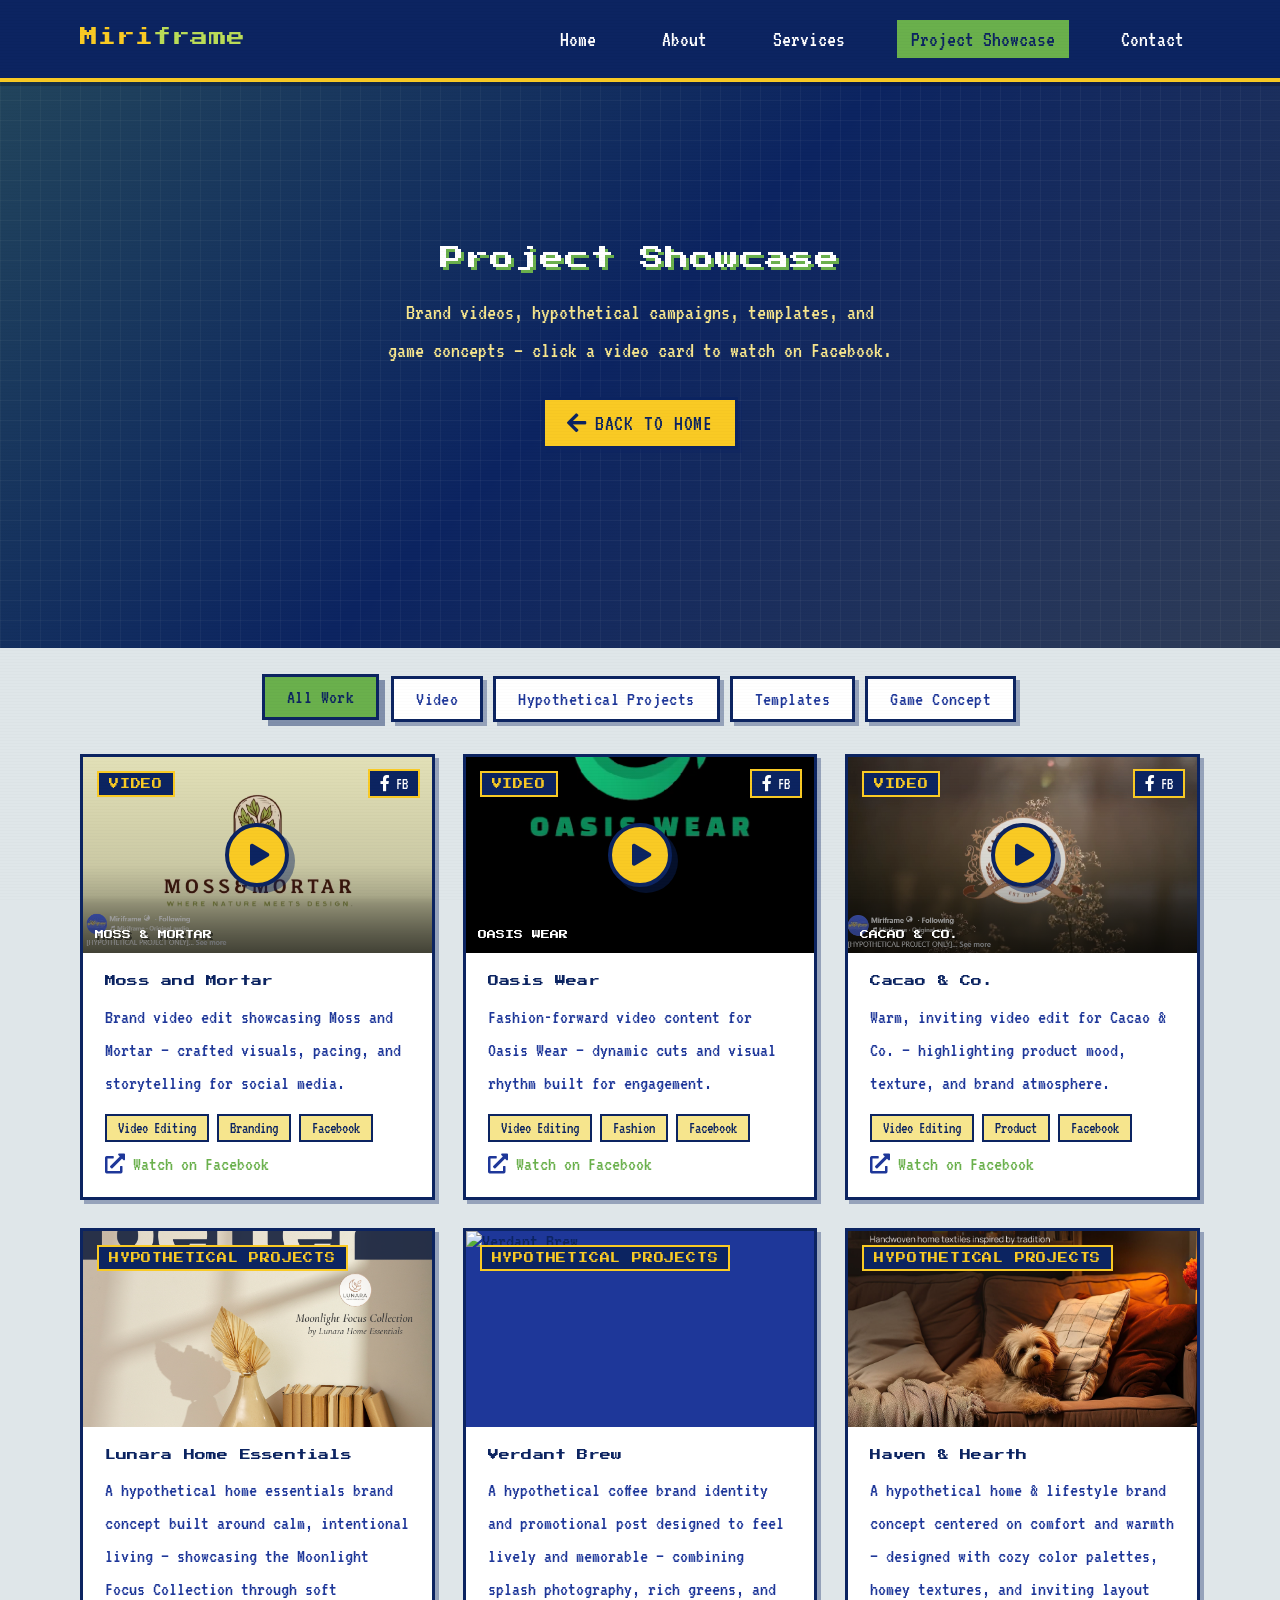
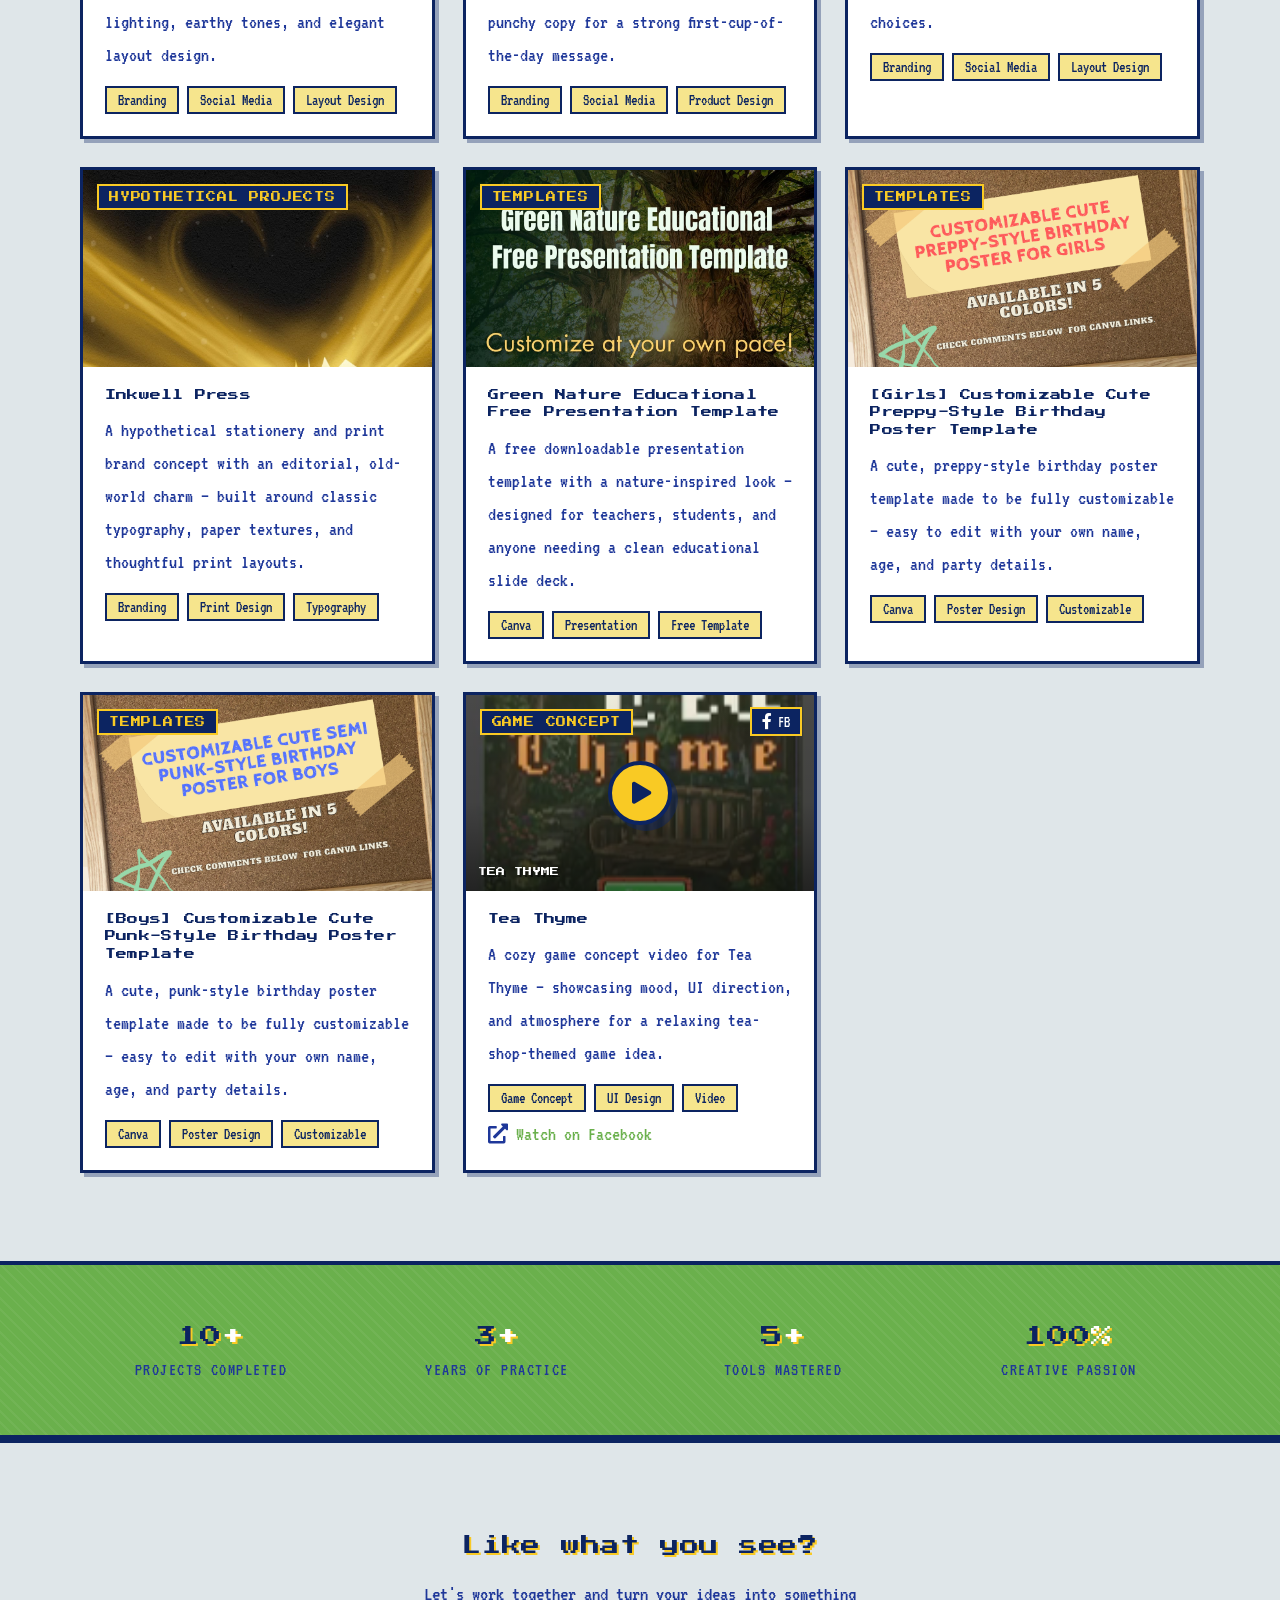
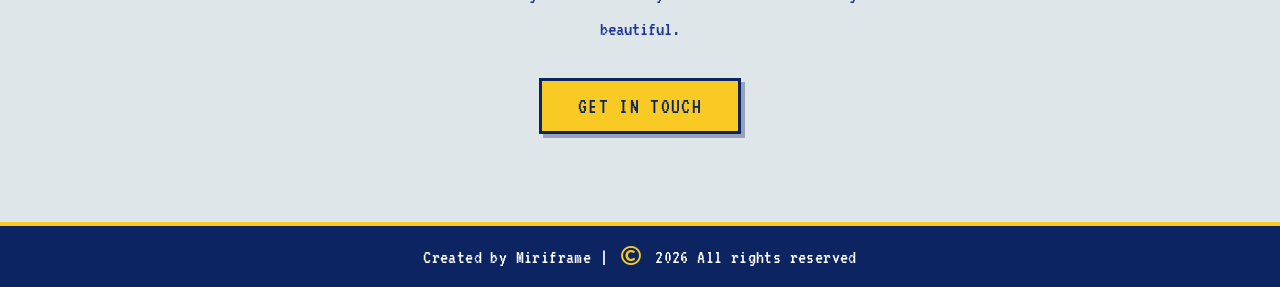
==== miriframe/portfolio/portfolio.html @ a85f05c1 "Add files via upload" ====
<!DOCTYPE html>
<html lang="en">
<head>
    <meta charset="UTF-8">
    <meta name="viewport" content="width=device-width, initial-scale=1.0">
    <title>Marithes Miraflor | Project Showcase</title>
    <link rel="stylesheet" href="https://cdnjs.cloudflare.com/ajax/libs/font-awesome/5.15.4/css/all.min.css"/>
    <link rel="preconnect" href="https://fonts.googleapis.com">
    <link rel="preconnect" href="https://fonts.gstatic.com" crossorigin>
    <link href="https://fonts.googleapis.com/css2?family=Press+Start+2P&family=VT323&display=swap" rel="stylesheet">
    <link rel="stylesheet" href="portfolio.css">
    <!-- Three.js for 3D GLB rendering (requires localhost/http) -->
    <script src="https://unpkg.com/three@0.128.0/build/three.min.js"></script>
    <script src="https://unpkg.com/three@0.128.0/examples/js/loaders/GLTFLoader.js"></script>
    <script src="https://unpkg.com/three@0.128.0/examples/js/loaders/DRACOLoader.js"></script>
    <script src="https://unpkg.com/three@0.128.0/examples/js/controls/OrbitControls.js"></script>
</head>
<body>

    <div class="scroll-up-btn" id="scrollUpBtn">
        <i class="fas fa-angle-up"></i>
    </div>

    <!-- Navbar -->
    <nav class="navbar" id="navbar">
        <div class="max-width">
            <div class="logo"><a href="index.html">Miri<span>frame</span></a></div>
            <ul class="menu" id="navMenu">
                <li><a href="index.html#home">Home</a></li>
                <li><a href="index.html#about">About</a></li>
                <li><a href="index.html#services">Services</a></li>
                <li><a href="portfolio.html" class="active-link">Project Showcase</a></li>
                <li><a href="index.html#contact">Contact</a></li>
            </ul>
            <div class="menu-btn" id="menuToggle">
                <i class="fas fa-bars"></i>
            </div>
        </div>
    </nav>

    <!-- Hero -->
    <section class="portfolio-hero is-in-view">
        <div class="max-width">
            <div class="inner">
                <h1>Project Showcase</h1>
                <p>Brand videos, hypothetical campaigns, templates, and game concepts — click a video card to watch on Facebook.</p>
                <a href="index.html" class="hero-back-btn">
                    <i class="fas fa-arrow-left"></i> Back to Home
                </a>
            </div>
        </div>
    </section>

    <!-- Filter Bar -->
    <div class="filter-bar">
        <div class="max-width">
            <div class="filter-group">
                <button class="filter-btn active" data-filter="all">All Work</button>
                <button class="filter-btn" data-filter="video">Video</button>
                <button class="filter-btn" data-filter="hypothetical">Hypothetical Projects</button>
                <button class="filter-btn" data-filter="templates">Templates</button>
                <button class="filter-btn" data-filter="game">Game Concept</button>
            </div>
        </div>
    </div>

    <!-- Portfolio Grid -->
    <section class="portfolio-grid">
        <div class="max-width">
            <div class="grid-wrapper" id="portfolioGrid">

                <!-- Video — Moss and Mortar -->
                <div class="port-card video-card" data-category="video">
                    <a href="https://www.facebook.com/share/v/17Z6FXuHYN/" target="_blank" rel="noopener noreferrer" class="video-card-link">
                        <div class="card-thumb video-thumb video-thumb--moss">
                            <img src="images/portfolio/moss-mortar.png" alt="Moss and Mortar video thumbnail" onerror="this.style.display='none'">
                            <div class="video-play-btn"><i class="fas fa-play"></i></div>
                            <span class="video-fb-badge"><i class="fab fa-facebook-f"></i> FB</span>
                            <span class="card-category-badge">Video</span>
                            <span class="video-thumb-label">MOSS &amp; MORTAR</span>
                        </div>
                        <div class="card-body">
                            <h3>Moss and Mortar</h3>
                            <p>Brand video edit showcasing Moss and Mortar — crafted visuals, pacing, and storytelling for social media.</p>
                            <div class="card-tags">
                                <span class="tag">Video Editing</span>
                                <span class="tag">Branding</span>
                                <span class="tag">Facebook</span>
                            </div>
                            <span class="video-watch-hint"><i class="fas fa-external-link-alt"></i> Watch on Facebook</span>
                        </div>
                    </a>
                </div>

                <!-- Video — Oasis Wear -->
                <div class="port-card video-card" data-category="video">
                    <a href="https://www.facebook.com/share/r/18zZNVWZNG/" target="_blank" rel="noopener noreferrer" class="video-card-link">
                        <div class="card-thumb video-thumb video-thumb--oasis">
                            <img src="images/portfolio/oasis-wear.png" alt="Oasis Wear video thumbnail" onerror="this.style.display='none'">
                            <div class="video-play-btn"><i class="fas fa-play"></i></div>
                            <span class="video-fb-badge"><i class="fab fa-facebook-f"></i> FB</span>
                            <span class="card-category-badge">Video</span>
                            <span class="video-thumb-label">OASIS WEAR</span>
                        </div>
                        <div class="card-body">
                            <h3>Oasis Wear</h3>
                            <p>Fashion-forward video content for Oasis Wear — dynamic cuts and visual rhythm built for engagement.</p>
                            <div class="card-tags">
                                <span class="tag">Video Editing</span>
                                <span class="tag">Fashion</span>
                                <span class="tag">Facebook</span>
                            </div>
                            <span class="video-watch-hint"><i class="fas fa-external-link-alt"></i> Watch on Facebook</span>
                        </div>
                    </a>
                </div>

                <!-- Video — Cacao & Co. -->
                <div class="port-card video-card" data-category="video">
                    <a href="https://www.facebook.com/share/v/17mp1QvLkJ/" target="_blank" rel="noopener noreferrer" class="video-card-link">
                        <div class="card-thumb video-thumb video-thumb--cacao">
                            <img src="images/portfolio/cacao-co.png" alt="Cacao and Co. video thumbnail" onerror="this.style.display='none'">
                            <div class="video-play-btn"><i class="fas fa-play"></i></div>
                            <span class="video-fb-badge"><i class="fab fa-facebook-f"></i> FB</span>
                            <span class="card-category-badge">Video</span>
                            <span class="video-thumb-label">CACAO &amp; CO.</span>
                        </div>
                        <div class="card-body">
                            <h3>Cacao &amp; Co.</h3>
                            <p>Warm, inviting video edit for Cacao &amp; Co. — highlighting product mood, texture, and brand atmosphere.</p>
                            <div class="card-tags">
                                <span class="tag">Video Editing</span>
                                <span class="tag">Product</span>
                                <span class="tag">Facebook</span>
                            </div>
                            <span class="video-watch-hint"><i class="fas fa-external-link-alt"></i> Watch on Facebook</span>
                        </div>
                    </a>
                </div>

                <!-- Hypothetical Projects -->
                <div class="port-card" data-category="hypothetical">
                    <div class="card-thumb">
                        <img src="images/portfolio/LUNARA.png" alt="Lunara Home Essentials">
                        <span class="card-category-badge">Hypothetical Projects</span>
                        <div class="card-overlay">
                            <div class="overlay-btn" data-lightbox-img="images/portfolio/LUNARA.png" data-lightbox-post="https://www.facebook.com/share/p/1JmHhE2XtV/" onclick="openLightbox('Lunara Home Essentials','A conceptual brand campaign for Lunara Home Essentials — featuring the Moonlight Focus Collection with warm, minimalist visuals and refined typography for curated home and workspace decor.', event)">
                                <i class="fas fa-eye"></i>
                            </div>
                        </div>
                    </div>
                    <div class="card-body">
                        <h3>Lunara Home Essentials</h3>
                        <p>A hypothetical home essentials brand concept built around calm, intentional living — showcasing the Moonlight Focus Collection through soft lighting, earthy tones, and elegant layout design.</p>
                        <div class="card-tags">
                            <span class="tag">Branding</span>
                            <span class="tag">Social Media</span>
                            <span class="tag">Layout Design</span>
                        </div>
                    </div>
                </div>

                <div class="port-card" data-category="hypothetical">
                    <div class="card-thumb">
                        <img src="images/portfolio/VERDANT.png" alt="Verdant Brew">
                        <span class="card-category-badge">Hypothetical Projects</span>
                        <div class="card-overlay">
                            <div class="overlay-btn" data-lightbox-img="images/portfolio/VERDANT.png" data-lightbox-post="https://www.facebook.com/share/p/18jsdnegLu/" onclick="openLightbox('Verdant Brew','A bold social media campaign for Verdant Brew — a fictional coffee brand with dynamic product visuals, energetic typography, and a fresh morning wake-up aesthetic.', event)">
                                <i class="fas fa-eye"></i>
                            </div>
                        </div>
                    </div>
                    <div class="card-body">
                        <h3>Verdant Brew</h3>
                        <p>A hypothetical coffee brand identity and promotional post designed to feel lively and memorable — combining splash photography, rich greens, and punchy copy for a strong first-cup-of-the-day message.</p>
                        <div class="card-tags">
                            <span class="tag">Branding</span>
                            <span class="tag">Social Media</span>
                            <span class="tag">Product Design</span>
                        </div>
                    </div>
                </div>

                <div class="port-card" data-category="hypothetical">
                    <div class="card-thumb">
                        <img src="images/portfolio/HAVEN-HEARTH.jpg" alt="Haven & Hearth" onerror="this.style.display='none';this.nextElementSibling.style.display='flex'">
                        <div class="placeholder" style="display:none"><i class="fas fa-house-user"></i><span>Haven &amp; Hearth</span></div>
                        <span class="card-category-badge">Hypothetical Projects</span>
                        <div class="card-overlay">
                            <div class="overlay-btn" data-lightbox-img="images/portfolio/HAVEN-HEARTH.jpg" data-lightbox-post="https://www.facebook.com/share/p/18rsD3WVUS/" onclick="openLightbox('Haven & Hearth','A conceptual home &amp; lifestyle brand campaign for Haven &amp; Hearth — cozy, welcoming visuals and warm typography built around the feeling of a well-loved home.', event)">
                                <i class="fas fa-eye"></i>
                            </div>
                        </div>
                    </div>
                    <div class="card-body">
                        <h3>Haven & Hearth</h3>
                        <p>A hypothetical home &amp; lifestyle brand concept centered on comfort and warmth — designed with cozy color palettes, homey textures, and inviting layout choices.</p>
                        <div class="card-tags">
                            <span class="tag">Branding</span>
                            <span class="tag">Social Media</span>
                            <span class="tag">Layout Design</span>
                        </div>
                    </div>
                </div>

                <div class="port-card" data-category="hypothetical">
                    <div class="card-thumb">
                        <img src="images/portfolio/INKWELL-PRESS.jpg" alt="Inkwell Press" onerror="this.style.display='none';this.nextElementSibling.style.display='flex'">
                        <div class="placeholder" style="display:none"><i class="fas fa-feather-alt"></i><span>Inkwell Press</span></div>
                        <span class="card-category-badge">Hypothetical Projects</span>
                        <div class="card-overlay">
                            <div class="overlay-btn" data-lightbox-img="images/portfolio/INKWELL-PRESS.jpg" data-lightbox-post="https://www.facebook.com/share/p/14pTnxdeCaC/" onclick="openLightbox('Inkwell Press','A conceptual stationery &amp; print brand campaign for Inkwell Press — refined typography, paper textures, and a classic editorial feel for a fictional publishing house.', event)">
                                <i class="fas fa-eye"></i>
                            </div>
                        </div>
                    </div>
                    <div class="card-body">
                        <h3>Inkwell Press</h3>
                        <p>A hypothetical stationery and print brand concept with an editorial, old-world charm — built around classic typography, paper textures, and thoughtful print layouts.</p>
                        <div class="card-tags">
                            <span class="tag">Branding</span>
                            <span class="tag">Print Design</span>
                            <span class="tag">Typography</span>
                        </div>
                    </div>
                </div>

                <!-- Templates -->
                <div class="port-card" data-category="templates">
                    <div class="card-thumb">
                        <img src="images/portfolio/GREEN-NATURE-TEMPLATE.jpg" alt="Green Nature Educational Free Presentation Template" onerror="this.style.display='none';this.nextElementSibling.style.display='flex'">
                        <div class="placeholder" style="display:none"><i class="fas fa-leaf"></i><span>Presentation Template</span></div>
                        <span class="card-category-badge">Templates</span>
                        <div class="card-overlay">
                            <div class="overlay-btn" data-lightbox-img="images/portfolio/GREEN-NATURE-TEMPLATE.jpg" data-lightbox-post="https://www.facebook.com/share/p/1GD8DS1NjB/" onclick="openLightbox('Green Nature Educational Free Presentation Template','A free, nature-themed presentation template designed for educational use — clean layouts, earthy tones, and organic accents perfect for lessons and reports.', event)">
                                <i class="fas fa-eye"></i>
                            </div>
                        </div>
                    </div>
                    <div class="card-body">
                        <h3>Green Nature Educational Free Presentation Template</h3>
                        <p>A free downloadable presentation template with a nature-inspired look — designed for teachers, students, and anyone needing a clean educational slide deck.</p>
                        <div class="card-tags">
                            <span class="tag">Canva</span>
                            <span class="tag">Presentation</span>
                            <span class="tag">Free Template</span>
                        </div>
                    </div>
                </div>

                <div class="port-card" data-category="templates">
                    <div class="card-thumb">
                        <img src="images/portfolio/PREPPY-BIRTHDAY-TEMPLATE.png" alt="Customizable Cute Preppy-Style Birthday Poster Template" onerror="this.style.display='none';this.nextElementSibling.style.display='flex'">
                        <div class="placeholder" style="display:none"><i class="fas fa-birthday-cake"></i><span>Birthday Poster Template</span></div>
                        <span class="card-category-badge">Templates</span>
                        <div class="card-overlay">
                            <div class="overlay-btn" data-lightbox-img="images/portfolio/PREPPY-BIRTHDAY-TEMPLATE.png" data-lightbox-post="https://www.facebook.com/share/p/1EeD4Gc2Xb/" onclick="openLightbox('[Girls] Customizable Cute Preppy-Style Birthday Poster Template','A customizable birthday poster template in a cute preppy style — perfect for girls\' birthday celebrations, with editable text and playful preppy details.', event)">
                                <i class="fas fa-eye"></i>
                            </div>
                        </div>
                    </div>
                    <div class="card-body">
                        <h3>[Girls] Customizable Cute Preppy-Style Birthday Poster Template</h3>
                        <p>A cute, preppy-style birthday poster template made to be fully customizable — easy to edit with your own name, age, and party details.</p>
                        <div class="card-tags">
                            <span class="tag">Canva</span>
                            <span class="tag">Poster Design</span>
                            <span class="tag">Customizable</span>
                        </div>
                    </div>
                </div>

                <div class="port-card" data-category="templates">
                    <div class="card-thumb">
                        <img src="images/portfolio/PUNK-BIRTHDAY-TEMPLATE.png" alt="Customizable Cute Punk-Style Birthday Poster Template" onerror="this.style.display='none';this.nextElementSibling.style.display='flex'">
                        <div class="placeholder" style="display:none"><i class="fas fa-birthday-cake"></i><span>Birthday Poster Template</span></div>
                        <span class="card-category-badge">Templates</span>
                        <div class="card-overlay">
                            <div class="overlay-btn" data-lightbox-img="images/portfolio/PUNK-BIRTHDAY-TEMPLATE.png" data-lightbox-post="https://www.facebook.com/share/p/14pfLmi4r85/" onclick="openLightbox('[Boys] Customizable Cute Punk-Style Birthday Poster Template','A customizable birthday poster template in a cute punk style — perfect for boys\' birthday celebrations, with editable text and bold punk-inspired details.', event)">
                                <i class="fas fa-eye"></i>
                            </div>
                        </div>
                    </div>
                    <div class="card-body">
                        <h3>[Boys] Customizable Cute Punk-Style Birthday Poster Template</h3>
                        <p>A cute, punk-style birthday poster template made to be fully customizable — easy to edit with your own name, age, and party details.</p>
                        <div class="card-tags">
                            <span class="tag">Canva</span>
                            <span class="tag">Poster Design</span>
                            <span class="tag">Customizable</span>
                        </div>
                    </div>
                </div>

                <!-- Game Concept -->
                <div class="port-card video-card" data-category="game">
                    <a href="https://www.facebook.com/share/v/1DLFdfsvUN/" target="_blank" rel="noopener noreferrer" class="video-card-link">
                        <div class="card-thumb video-thumb video-thumb--teatime">
                            <img src="images/portfolio/tea-thyme.png" alt="Tea Thyme game concept video thumbnail" onerror="this.style.display='none'">
                            <div class="video-play-btn"><i class="fas fa-play"></i></div>
                            <span class="video-fb-badge"><i class="fab fa-facebook-f"></i> FB</span>
                            <span class="card-category-badge">Game Concept</span>
                            <span class="video-thumb-label">TEA THYME</span>
                        </div>
                        <div class="card-body">
                            <h3>Tea Thyme</h3>
                            <p>A cozy game concept video for Tea Thyme — showcasing mood, UI direction, and atmosphere for a relaxing tea-shop-themed game idea.</p>
                            <div class="card-tags">
                                <span class="tag">Game Concept</span>
                                <span class="tag">UI Design</span>
                                <span class="tag">Video</span>
                            </div>
                            <span class="video-watch-hint"><i class="fas fa-external-link-alt"></i> Watch on Facebook</span>
                        </div>
                    </a>
                </div>

            </div>
        </div>
    </section>

    <!-- Stats Bar -->
    <div class="stats-bar">
        <div class="max-width">
            <div class="inner">
                <div class="stat-item">
                    <div class="num">10<span>+</span></div>
                    <div class="label">Projects Completed</div>
                </div>
                <div class="stat-item">
                    <div class="num">3<span>+</span></div>
                    <div class="label">Years of Practice</div>
                </div>
                <div class="stat-item">
                    <div class="num">5<span>+</span></div>
                    <div class="label">Tools Mastered</div>
                </div>
                <div class="stat-item">
                    <div class="num">100<span>%</span></div>
                    <div class="label">Creative Passion</div>
                </div>
            </div>
        </div>
    </div>

    <!-- CTA -->
    <section class="cta-section">
        <div class="max-width">
            <h2>Like what you see?</h2>
            <p>Let's work together and turn your ideas into something beautiful.</p>
            <a href="index.html#contact" class="cta-btn">Get in Touch</a>
        </div>
    </section>

    <!-- Footer -->
    <footer>
        <span>Created by Miriframe | <span class="far fa-copyright"></span> 2026 All rights reserved</span>
    </footer>

    <!-- Lightbox -->
    <div class="lightbox-overlay" id="lightbox">
        <div class="lightbox-box">
            <button class="lightbox-close" id="lightboxCloseBtn"><i class="fas fa-times"></i></button>
            <!-- Image / icon view -->
            <div class="lightbox-img-placeholder" id="lbPlaceholder">
                <img id="lbImage" src="" alt="">
                <i class="fas fa-image" id="lbFallbackIcon"></i>
            </div>
            <!-- 3D model view -->
            <div id="lb3DContainer">
                <canvas id="lbCanvas3D"></canvas>
                <div id="lb3DError" aria-live="polite"></div>
            </div>
            <!-- Video view -->
            <div id="lbVideoContainer">
                <video id="lbVideo" controls playsinline preload="metadata"></video>
            </div>
            <div class="lightbox-body">
                <h3 id="lbTitle">Project Title</h3>
                <p id="lbDesc">Project description.</p>
                <a href="#" id="lbPostLink" class="see-full-post-btn" target="_blank" rel="noopener noreferrer" hidden>
                    See Full Post <i class="fas fa-external-link-alt"></i>
                </a>
            </div>
        </div>
    </div>

    <script src="portfolio.js"></script>
</body>
</html>
---- miriframe/portfolio/portfolio.css ----
/* ── Retro Pixel Game Theme ── */
* { margin: 0; padding: 0; box-sizing: border-box; text-decoration: none; }
html { scroll-behavior: smooth; }

:root {
    --ink: #0c2461;
    --ink-soft: #1e3799;
    --cream: #dfe6e9;
    --surface: #ffffff;
    --accent: #1e3799;
    --accent-mid: #4a69bd;
    --accent-teal: #6ab04c;
    --pixel-yellow: #f9ca24;
    --pixel-yellow-soft: #f6e58d;
    --pixel-green: #6ab04c;
    --pixel-green-bright: #badc58;
    --pixel-blue-dark: #0c2461;
    --pixel-blue: #1e3799;
    --pixel-blue-light: #4a69bd;
    --line: rgba(12, 36, 97, 0.2);
    --ease-out: cubic-bezier(0.22, 1, 0.36, 1);
    --shadow-sm: 4px 4px 0 rgba(12, 36, 97, 0.35);
    --shadow-md: 6px 6px 0 rgba(12, 36, 97, 0.45);
    --font-pixel: 'Press Start 2P', cursive;
    --font-body: 'VT323', monospace;
}

::-webkit-scrollbar { width: 12px; }
::-webkit-scrollbar-track { background: var(--cream); }
::-webkit-scrollbar-thumb {
    background: var(--pixel-green);
    border: 2px solid var(--pixel-blue-dark);
}
::-webkit-scrollbar-thumb:hover { background: var(--pixel-yellow); }

body {
    font-family: var(--font-body);
    font-size: 20px;
    background: var(--cream);
    color: var(--ink);
    image-rendering: pixelated;
}

body::before {
    content: "";
    position: fixed;
    inset: 0;
    pointer-events: none;
    z-index: 99999;
    background: repeating-linear-gradient(
        0deg,
        rgba(0, 0, 0, 0.03) 0px,
        rgba(0, 0, 0, 0.03) 1px,
        transparent 1px,
        transparent 3px
    );
    opacity: 0.35;
}

/* ── Navbar ── */
.navbar {
    position: fixed; width: 100%; z-index: 999;
    padding: 18px 0; font-family: var(--font-body);
    transition: background 0.4s var(--ease-out), box-shadow 0.4s var(--ease-out), border-color 0.35s ease, padding 0.35s ease;
    background: var(--pixel-blue-dark);
    border-bottom: 4px solid var(--pixel-yellow);
    box-shadow: 0 4px 0 rgba(0, 0, 0, 0.25);
}
.navbar.sticky {
    padding: 12px 0;
    background: var(--surface);
    border-bottom: 4px solid var(--pixel-green);
    box-shadow: var(--shadow-sm);
}
.navbar .max-width { display: flex; align-items: center; justify-content: space-between; }
.navbar .logo a {
    color: var(--pixel-yellow); font-size: 18px; font-weight: 400; font-family: var(--font-pixel);
    letter-spacing: 0.02em; text-shadow: 2px 2px 0 var(--pixel-blue-dark); transition: color 0.35s ease;
}
.navbar.sticky .logo a { color: var(--pixel-blue); text-shadow: 2px 2px 0 var(--pixel-yellow-soft); }
.navbar .logo a span { color: var(--pixel-green-bright); transition: color 0.35s ease; }
.navbar.sticky .logo a span { color: var(--pixel-green); }
.navbar .menu li { list-style: none; display: inline-block; }
.navbar .menu li a {
    display: block; color: var(--surface); font-size: 22px; font-weight: 400;
    margin-left: 26px; transition: color 0.25s ease, background 0.25s ease, transform 0.25s var(--ease-out);
    padding: 8px 14px; border-radius: 0; border: 2px solid transparent;
}
.navbar.sticky .menu li a { color: var(--pixel-blue); }
.navbar .menu li a:hover {
    color: var(--pixel-blue-dark); background: var(--pixel-yellow);
    border-color: var(--pixel-blue-dark); transform: translate(-2px, -2px);
    box-shadow: 3px 3px 0 var(--pixel-blue-dark);
}
.navbar .menu li a.active-link {
    background: var(--pixel-green); color: var(--pixel-blue-dark);
    border-color: var(--pixel-blue-dark); box-shadow: 3px 3px 0 var(--pixel-blue-dark);
}
.menu-btn { color: var(--pixel-yellow); font-size: 23px; cursor: pointer; display: none; transition: color 0.35s ease; }
.navbar.sticky .menu-btn { color: var(--pixel-blue); }

/* ── Scroll-up ── */
.scroll-up-btn {
    position: fixed; height: 46px; width: 46px; background: var(--pixel-green);
    right: 28px; bottom: 10px; text-align: center; line-height: 46px;
    color: var(--pixel-blue-dark); z-index: 9999; font-size: 22px; border-radius: 0;
    cursor: pointer; opacity: 0; pointer-events: none;
    transition: opacity 0.35s ease, bottom 0.35s ease, transform 0.3s var(--ease-out), box-shadow 0.3s ease;
    box-shadow: var(--shadow-sm); border: 3px solid var(--pixel-blue-dark);
}
.scroll-up-btn.show { bottom: 28px; opacity: 1; pointer-events: auto; }
.scroll-up-btn:hover { transform: translate(-3px, -3px); box-shadow: var(--shadow-md); }

.max-width { max-width: 1200px; padding: 0 40px; margin: auto; }

/* ── Hero ── */
.portfolio-hero {
    min-height: max(72vh, 420px);
    padding: 100px 0 60px;
    position: relative;
    overflow: hidden;
    display: flex;
    align-items: center;
    color: var(--surface);
    background: var(--pixel-blue-dark);
    background-image:
        linear-gradient(90deg, rgba(255,255,255,0.04) 1px, transparent 1px),
        linear-gradient(rgba(255,255,255,0.04) 1px, transparent 1px);
    background-size: 20px 20px;
}
.portfolio-hero::before {
    content: '';
    position: absolute;
    inset: 0;
    background: linear-gradient(135deg, rgba(106, 176, 76, 0.25) 0%, transparent 50%, rgba(249, 202, 36, 0.15) 100%);
    pointer-events: none;
}
.portfolio-hero .inner { position: relative; z-index: 2; text-align: center; max-width: 40rem; margin: 0 auto; }
.portfolio-hero .inner .label {
    display: inline-block;
    background: var(--pixel-green);
    color: var(--pixel-blue-dark);
    border: 3px solid var(--pixel-yellow);
    padding: 8px 18px;
    border-radius: 0;
    font-size: 18px;
    font-weight: 400;
    letter-spacing: 0.1em;
    text-transform: uppercase;
    margin-bottom: 18px;
    box-shadow: var(--shadow-sm);
}
.portfolio-hero .inner h1 {
    font-family: var(--font-pixel);
    font-size: clamp(1rem, 3.5vw, 1.5rem);
    font-weight: 400;
    line-height: 1.6;
    letter-spacing: 0.04em;
    margin-bottom: 16px;
    text-shadow: 3px 3px 0 var(--pixel-green);
}
.portfolio-hero .inner p {
    font-size: clamp(1.1rem, 2vw, 1.4rem);
    font-weight: 400;
    max-width: 32rem;
    margin: 0 auto 28px;
    line-height: 1.7;
    color: var(--pixel-yellow-soft);
}
.hero-back-btn {
    display: inline-flex; align-items: center; gap: 8px;
    background: var(--pixel-yellow); border: 3px solid var(--pixel-blue-dark);
    color: var(--pixel-blue-dark); padding: 12px 22px; border-radius: 0;
    font-size: 22px; font-weight: 400; letter-spacing: 0.04em;
    transition: background 0.3s ease, transform 0.3s ease; text-transform: uppercase;
    box-shadow: var(--shadow-sm);
}
.hero-back-btn:hover {
    background: var(--pixel-green); color: var(--surface);
    transform: translate(-3px, -3px); box-shadow: var(--shadow-md);
}

/* ── Filter Bar ── */
.filter-bar { padding: 28px 0 8px; text-align: center; position: relative; z-index: 1; }
.filter-bar .filter-group { display: flex; flex-wrap: wrap; gap: 10px; justify-content: center; }
.filter-btn {
    padding: 10px 22px; border-radius: 0;
    border: 3px solid var(--pixel-blue-dark);
    background: var(--surface); color: var(--pixel-blue);
    font-size: 20px; font-weight: 400; font-family: var(--font-body);
    cursor: pointer;
    transition: background 0.3s var(--ease-out), color 0.3s ease, transform 0.25s var(--ease-out), box-shadow 0.3s ease;
    letter-spacing: 0.02em; box-shadow: var(--shadow-sm);
}
.filter-btn:hover, .filter-btn.active {
    background: var(--pixel-green); color: var(--pixel-blue-dark);
    transform: translate(-2px, -2px); box-shadow: var(--shadow-md);
}

/* ── Portfolio Grid ── */
.portfolio-grid { padding: 24px 0 88px; position: relative; }
.grid-wrapper { display: grid; grid-template-columns: repeat(3, 1fr); gap: 28px; }

/* ── Card ── */
.port-card {
    background: var(--surface);
    border-radius: 0;
    overflow: hidden;
    box-shadow: var(--shadow-sm);
    border: 3px solid var(--pixel-blue-dark);
    transition: transform 0.45s var(--ease-out), box-shadow 0.45s var(--ease-out);
    position: relative;
}
.port-card:hover {
    transform: translate(-4px, -4px);
    box-shadow: var(--shadow-md);
    border-color: var(--pixel-green);
}
.port-card.hidden { display: none; }

/* Video cards — link to Facebook */
.video-card-link {
    display: block;
    color: inherit;
}
.video-card-link:hover { color: inherit; }

.card-thumb {
    width: 100%; aspect-ratio: 16/9; position: relative; overflow: hidden;
    background: var(--pixel-blue);
}
.card-thumb img {
    position: absolute; inset: 0;
    width: 100%; height: 100%; object-fit: cover;
    transition: transform 0.65s var(--ease-out);
    image-rendering: auto;
}
.port-card:hover .card-thumb img { transform: scale(1.05); }

/* Video thumbnail placeholders */
.video-thumb {
    background-size: 16px 16px;
    background-image:
        linear-gradient(90deg, rgba(255,255,255,0.06) 1px, transparent 1px),
        linear-gradient(rgba(255,255,255,0.06) 1px, transparent 1px);
}
.video-thumb--moss { background-color: #1e3799; }
.video-thumb--oasis { background-color: #6ab04c; }
.video-thumb--cacao { background-color: #0c2461; }
.video-thumb--teatime { background-color: #6ab04c; }

/* Darken the thumbnail slightly so the play button always reads clearly */
.video-thumb::after {
    content: "";
    position: absolute; inset: 0;
    background: linear-gradient(180deg, rgba(0,0,0,0.05) 0%, rgba(0,0,0,0.15) 55%, rgba(0,0,0,0.55) 100%);
    z-index: 1;
    pointer-events: none;
}

.video-thumb-label {
    position: absolute;
    bottom: 12px;
    left: 12px;
    right: 12px;
    font-family: var(--font-pixel);
    font-size: 9px;
    color: var(--surface);
    text-shadow: 2px 2px 0 rgba(0,0,0,0.5);
    line-height: 1.5;
    z-index: 2;
}

.video-play-btn {
    position: absolute;
    top: 50%;
    left: 50%;
    transform: translate(-50%, -50%);
    width: 64px;
    height: 64px;
    border-radius: 50%;
    background: var(--pixel-yellow);
    border: 4px solid var(--pixel-blue-dark);
    display: flex;
    align-items: center;
    justify-content: center;
    color: var(--pixel-blue-dark);
    font-size: 22px;
    box-shadow: var(--shadow-md);
    z-index: 3;
    transition: transform 0.25s ease, background 0.25s ease, box-shadow 0.25s ease;
}
/* optical centering: the play triangle looks off-center in a true circle without this nudge */
.video-play-btn i { transform: translateX(2px); }

.port-card:hover .video-play-btn {
    transform: translate(-50%, -50%) scale(1.12);
    background: var(--pixel-green-bright);
    box-shadow: 0 0 0 8px rgba(249, 202, 36, 0.18), var(--shadow-md);
}

.video-fb-badge {
    position: absolute;
    top: 12px;
    right: 12px;
    background: var(--pixel-blue-dark);
    color: var(--surface);
    font-size: 16px;
    padding: 4px 10px;
    border: 2px solid var(--pixel-yellow);
    z-index: 2;
}

.card-thumb .placeholder {
    width: 100%; height: 100%;
    display: flex; flex-direction: column;
    align-items: center; justify-content: center;
    gap: 10px; color: var(--accent);
}
.card-thumb .placeholder i { font-size: 42px; opacity: 0.5; }
.card-thumb .placeholder span { font-size: 14px; opacity: 0.7; font-weight: 400; letter-spacing: 1px; text-transform: uppercase; }

.card-overlay {
    position: absolute; inset: 0;
    background: rgba(12, 36, 97, 0.82);
    display: flex; align-items: center; justify-content: center; gap: 14px;
    opacity: 0; transition: opacity 0.4s var(--ease-out);
}
.port-card:hover .card-overlay { opacity: 1; }

.overlay-btn {
    width: 48px; height: 48px; border-radius: 0;
    background: var(--pixel-yellow); border: 3px solid var(--pixel-blue-dark);
    color: var(--pixel-blue-dark); font-size: 17px;
    display: flex; align-items: center; justify-content: center;
    cursor: pointer; transition: background 0.25s ease, transform 0.25s var(--ease-out);
    box-shadow: var(--shadow-sm);
}
.overlay-btn:hover { background: var(--pixel-green); transform: translate(-2px, -2px); box-shadow: var(--shadow-md); }

.card-category-badge {
    position: absolute; top: 14px; left: 14px;
    background: var(--pixel-blue-dark); color: var(--pixel-yellow);
    font-size: 10px; font-family: var(--font-pixel); font-weight: 400;
    letter-spacing: 0.08em; text-transform: uppercase;
    padding: 6px 10px; border-radius: 0;
    border: 2px solid var(--pixel-yellow);
    z-index: 2;
}

.card-body { padding: 20px 22px 22px; }
.card-body h3 {
    font-family: var(--font-pixel); font-size: 11px; font-weight: 400;
    color: var(--ink); margin-bottom: 10px; letter-spacing: 0.02em; line-height: 1.6;
}
.card-body p { font-size: 20px; color: var(--ink-soft); line-height: 1.65; }
.card-tags { display: flex; flex-wrap: wrap; gap: 8px; margin-top: 14px; }
.tag {
    font-size: 16px; font-weight: 400; padding: 4px 11px; border-radius: 0;
    background: var(--pixel-yellow-soft); color: var(--pixel-blue-dark);
    border: 2px solid var(--pixel-blue-dark);
}

.video-watch-hint {
    display: inline-flex;
    align-items: center;
    gap: 8px;
    margin-top: 12px;
    font-size: 20px;
    color: var(--pixel-green);
    font-weight: 400;
}
.video-watch-hint i { color: var(--pixel-blue); }

.see-full-post-btn {
    display: inline-flex; align-items: center; justify-content: center; gap: 8px;
    margin-top: 16px; padding: 10px 18px; border-radius: 0;
    font-size: 20px; font-weight: 400; font-family: var(--font-body);
    color: var(--pixel-blue-dark); background: var(--pixel-yellow);
    border: 3px solid var(--pixel-blue-dark); text-decoration: none;
    transition: background 0.25s ease, transform 0.25s var(--ease-out), box-shadow 0.25s ease;
    box-shadow: var(--shadow-sm);
}
.see-full-post-btn:hover {
    background: var(--pixel-green); transform: translate(-2px, -2px); box-shadow: var(--shadow-md);
}

/* ── Stats Bar ── */
.stats-bar {
    background: var(--pixel-green);
    padding: 56px 0;
    position: relative;
    overflow: hidden;
    border-top: 4px solid var(--pixel-blue-dark);
    border-bottom: 4px solid var(--pixel-blue-dark);
}
.stats-bar::before {
    content: '';
    position: absolute; inset: 0;
    background: repeating-linear-gradient(
        45deg,
        rgba(255,255,255,0.05) 0px,
        rgba(255,255,255,0.05) 2px,
        transparent 2px,
        transparent 8px
    );
    pointer-events: none;
}
.stats-bar .inner {
    display: grid; grid-template-columns: repeat(4, 1fr);
    gap: 24px; text-align: center; position: relative; z-index: 1;
}
.stat-item { color: var(--pixel-blue-dark); }
.stat-item .num {
    font-family: var(--font-pixel); font-size: clamp(1rem, 3vw, 1.35rem); font-weight: 400;
    line-height: 1.4; letter-spacing: 0.02em;
    text-shadow: 2px 2px 0 var(--pixel-yellow);
}
.stat-item .num span { color: var(--surface); }
.stat-item .label {
    font-size: 18px; margin-top: 10px; letter-spacing: 0.08em;
    text-transform: uppercase; color: var(--pixel-blue);
}

/* ── CTA ── */
.cta-section {
    padding: 88px 0; background: var(--cream); text-align: center;
    border-top: 4px solid var(--pixel-blue-dark);
}
.cta-section h2 {
    font-family: var(--font-pixel);
    font-size: clamp(0.9rem, 2.5vw, 1.2rem);
    font-weight: 400; color: var(--ink); margin-bottom: 14px;
    letter-spacing: 0.04em; line-height: 1.6;
    text-shadow: 2px 2px 0 var(--pixel-yellow);
}
.cta-section p {
    font-size: 1.3rem; color: var(--ink-soft); max-width: 28rem;
    margin: 0 auto 32px; line-height: 1.7; font-weight: 400;
}
.cta-btn {
    display: inline-block; background: var(--pixel-yellow); color: var(--pixel-blue-dark);
    font-size: 22px; padding: 14px 36px; border-radius: 0; font-weight: 400;
    letter-spacing: 0.06em;
    transition: transform 0.35s var(--ease-out), box-shadow 0.35s ease, background 0.35s ease;
    border: 3px solid var(--pixel-blue-dark); font-family: var(--font-body);
    text-transform: uppercase; box-shadow: var(--shadow-sm);
}
.cta-btn:hover {
    background: var(--pixel-green); color: var(--surface);
    transform: translate(-3px, -3px); box-shadow: var(--shadow-md);
}

/* ── Footer ── */
footer {
    background: var(--pixel-blue-dark);
    padding: 20px 24px;
    color: var(--surface);
    text-align: center;
    font-size: 20px;
    letter-spacing: 0.02em;
    border-top: 4px solid var(--pixel-yellow);
}
footer span a { color: var(--pixel-green-bright); transition: color 0.3s ease; }
footer span a:hover { color: var(--pixel-yellow); }
footer .far { color: var(--pixel-yellow); margin: 0 5px; }

/* ── Lightbox ── */
.lightbox-overlay {
    display: none; position: fixed; inset: 0;
    background: rgba(12, 36, 97, 0.92); z-index: 9998;
    align-items: center; justify-content: center;
}
.lightbox-overlay.open { display: flex; }
.lightbox-box {
    background: var(--surface); border-radius: 0; max-width: 700px; width: 90%;
    overflow: hidden; position: relative;
    border: 4px solid var(--pixel-yellow);
    box-shadow: 8px 8px 0 var(--pixel-blue-dark);
    animation: popIn 0.25s ease;
}
@keyframes popIn {
    from { transform: scale(0.92); opacity: 0; }
    to   { transform: scale(1);    opacity: 1; }
}
.lightbox-img-placeholder {
    width: 100%; aspect-ratio: 16/9;
    display: flex; align-items: center; justify-content: center;
    background: var(--pixel-blue); color: var(--pixel-yellow); font-size: 60px;
    overflow: hidden; position: relative;
}
.lightbox-img-placeholder #lbImage {
    position: absolute; inset: 0; width: 100%; height: 100%;
    object-fit: contain; background: var(--pixel-blue-dark); display: none;
}
.lightbox-img-placeholder #lbFallbackIcon { opacity: 0.5; }
#lb3DContainer { display: none; width: 100%; aspect-ratio: 16/9; background: var(--pixel-blue-dark); position: relative; }
#lbCanvas3D { width: 100%; height: 100%; display: block; }
#lb3DError {
    position: absolute; left: 50%; bottom: 16px; transform: translateX(-50%);
    padding: 6px 10px; border-radius: 0; background: var(--pixel-yellow);
    color: var(--pixel-blue-dark); font-size: 16px; display: none;
    border: 2px solid var(--pixel-blue-dark);
}
#lbVideoContainer { display: none; width: 100%; aspect-ratio: 16/9; background: #000; position: relative; }
#lbVideo { width: 100%; height: 100%; display: block; background: #000; }
.lightbox-body { padding: 24px 28px 28px; }
.lightbox-body h3 { font-family: var(--font-pixel); font-size: 12px; color: var(--ink); margin-bottom: 10px; line-height: 1.6; }
.lightbox-body p { font-size: 20px; color: var(--ink-soft); line-height: 1.7; margin-bottom: 0; }
.lightbox-body .see-full-post-btn { margin-top: 18px; }
.lightbox-body .see-full-post-btn[hidden] { display: none; }
.lightbox-close {
    position: absolute; top: 14px; right: 16px;
    background: var(--pixel-yellow); border: 3px solid var(--pixel-blue-dark);
    color: var(--pixel-blue-dark); width: 36px; height: 36px;
    border-radius: 0; font-size: 16px; cursor: pointer;
    display: flex; align-items: center; justify-content: center;
    transition: background 0.2s; z-index: 10; box-shadow: var(--shadow-sm);
}
.lightbox-close:hover { background: var(--pixel-green); transform: translate(-2px, -2px); }

/* ── Responsive ── */
@media (max-width: 947px) {
    .menu-btn { display: block; z-index: 999; }
    .menu-btn i.active::before { content: "\f00d"; }
    .navbar .menu {
        position: fixed; height: 100vh; width: 100%; left: -100%; top: 0;
        background: var(--pixel-blue-dark); text-align: center;
        padding-top: 80px; transition: all 0.3s ease; overflow-y: auto;
        border-right: 4px solid var(--pixel-yellow);
    }
    .navbar .menu li a { display: inline-block; margin: 15px 0; font-size: 22px; color: var(--surface); }
    .navbar.sticky .menu li a { color: var(--surface); }
    .navbar .menu.active { left: 0; }
    .navbar .menu li { display: block; }
    .grid-wrapper { grid-template-columns: repeat(2, 1fr); }
    .stats-bar .inner { grid-template-columns: repeat(2, 1fr); gap: 30px; }
}

@media (max-width: 600px) {
    .portfolio-hero .inner h1 { font-size: 14px; }
    .grid-wrapper { grid-template-columns: 1fr; }
    .stats-bar .inner { grid-template-columns: repeat(2, 1fr); }
    footer { font-size: 16px; }
}

@media (prefers-reduced-motion: no-preference) {
    .js-scroll-surface {
        opacity: 0; transform: translateY(44px);
        transition: opacity 0.95s var(--ease-out), transform 0.95s var(--ease-out);
    }
    .js-scroll-surface.is-in-view { opacity: 1; transform: translateY(0); }
}
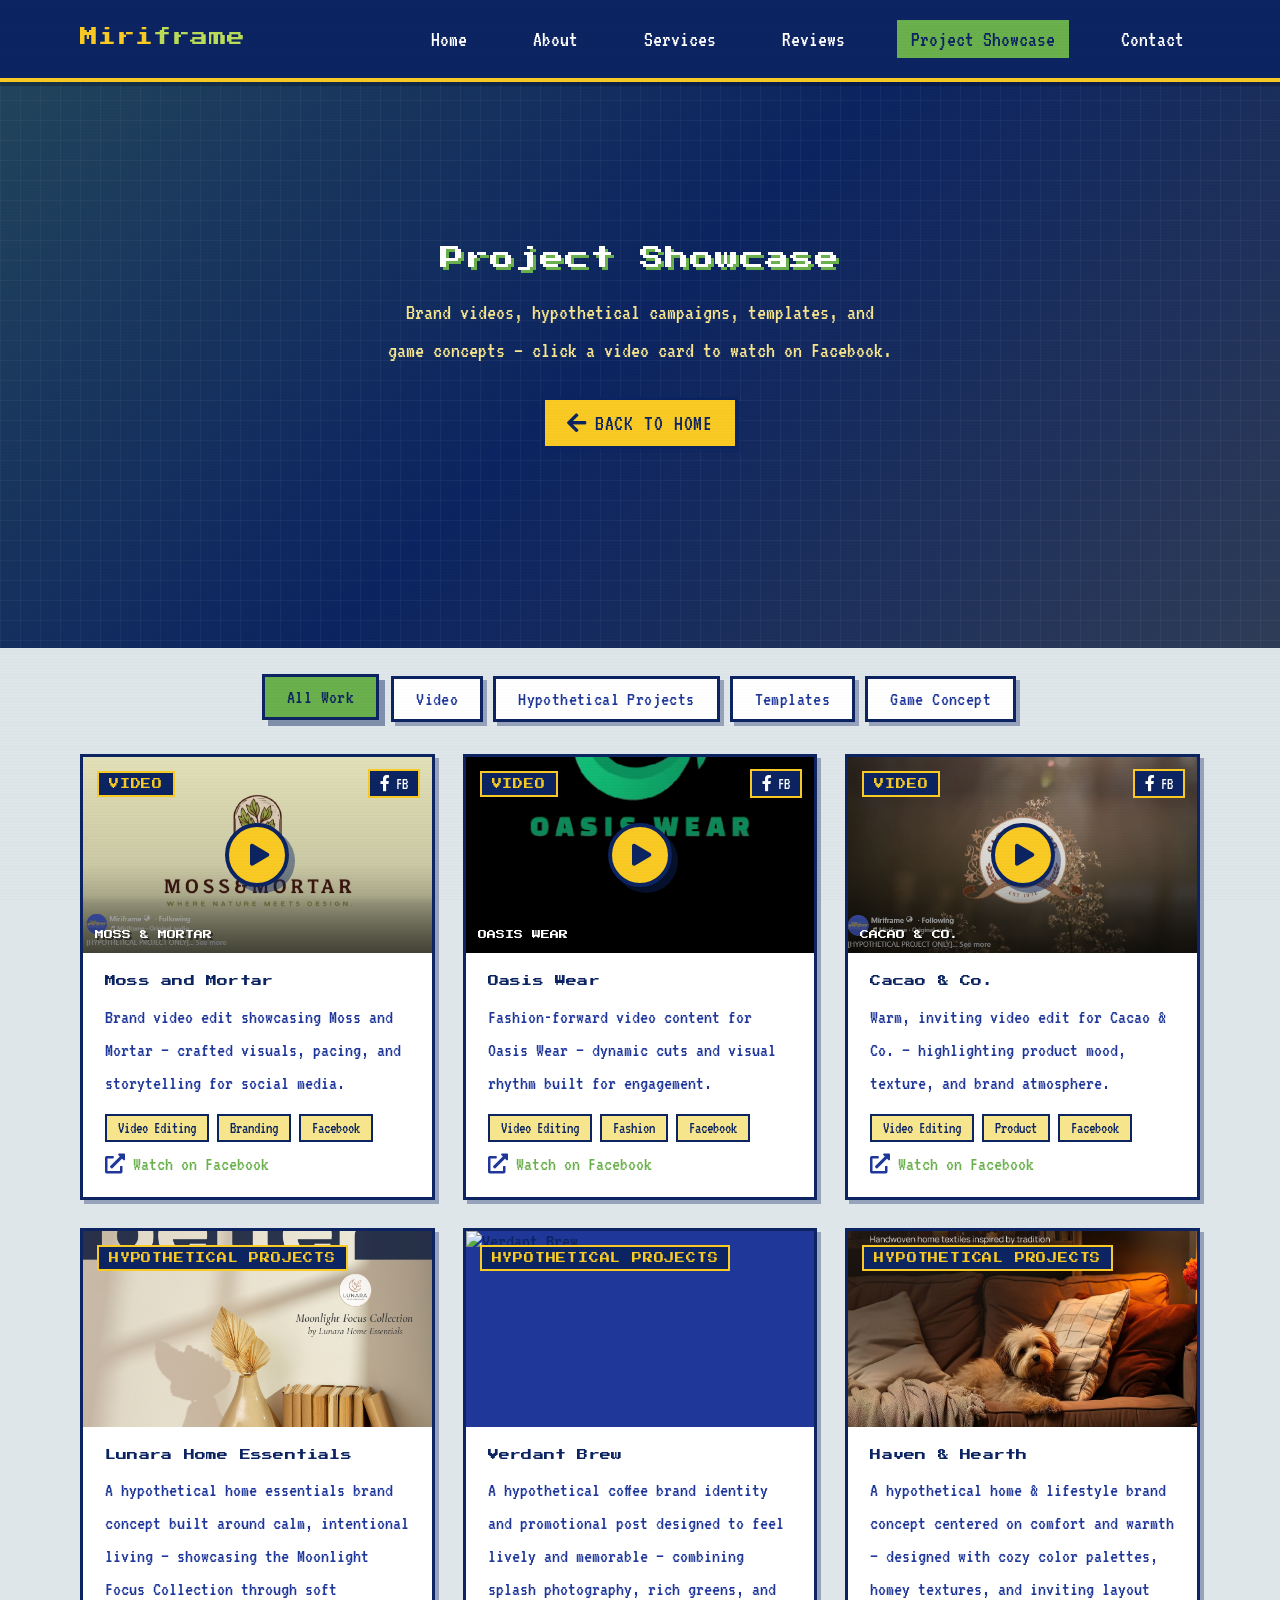
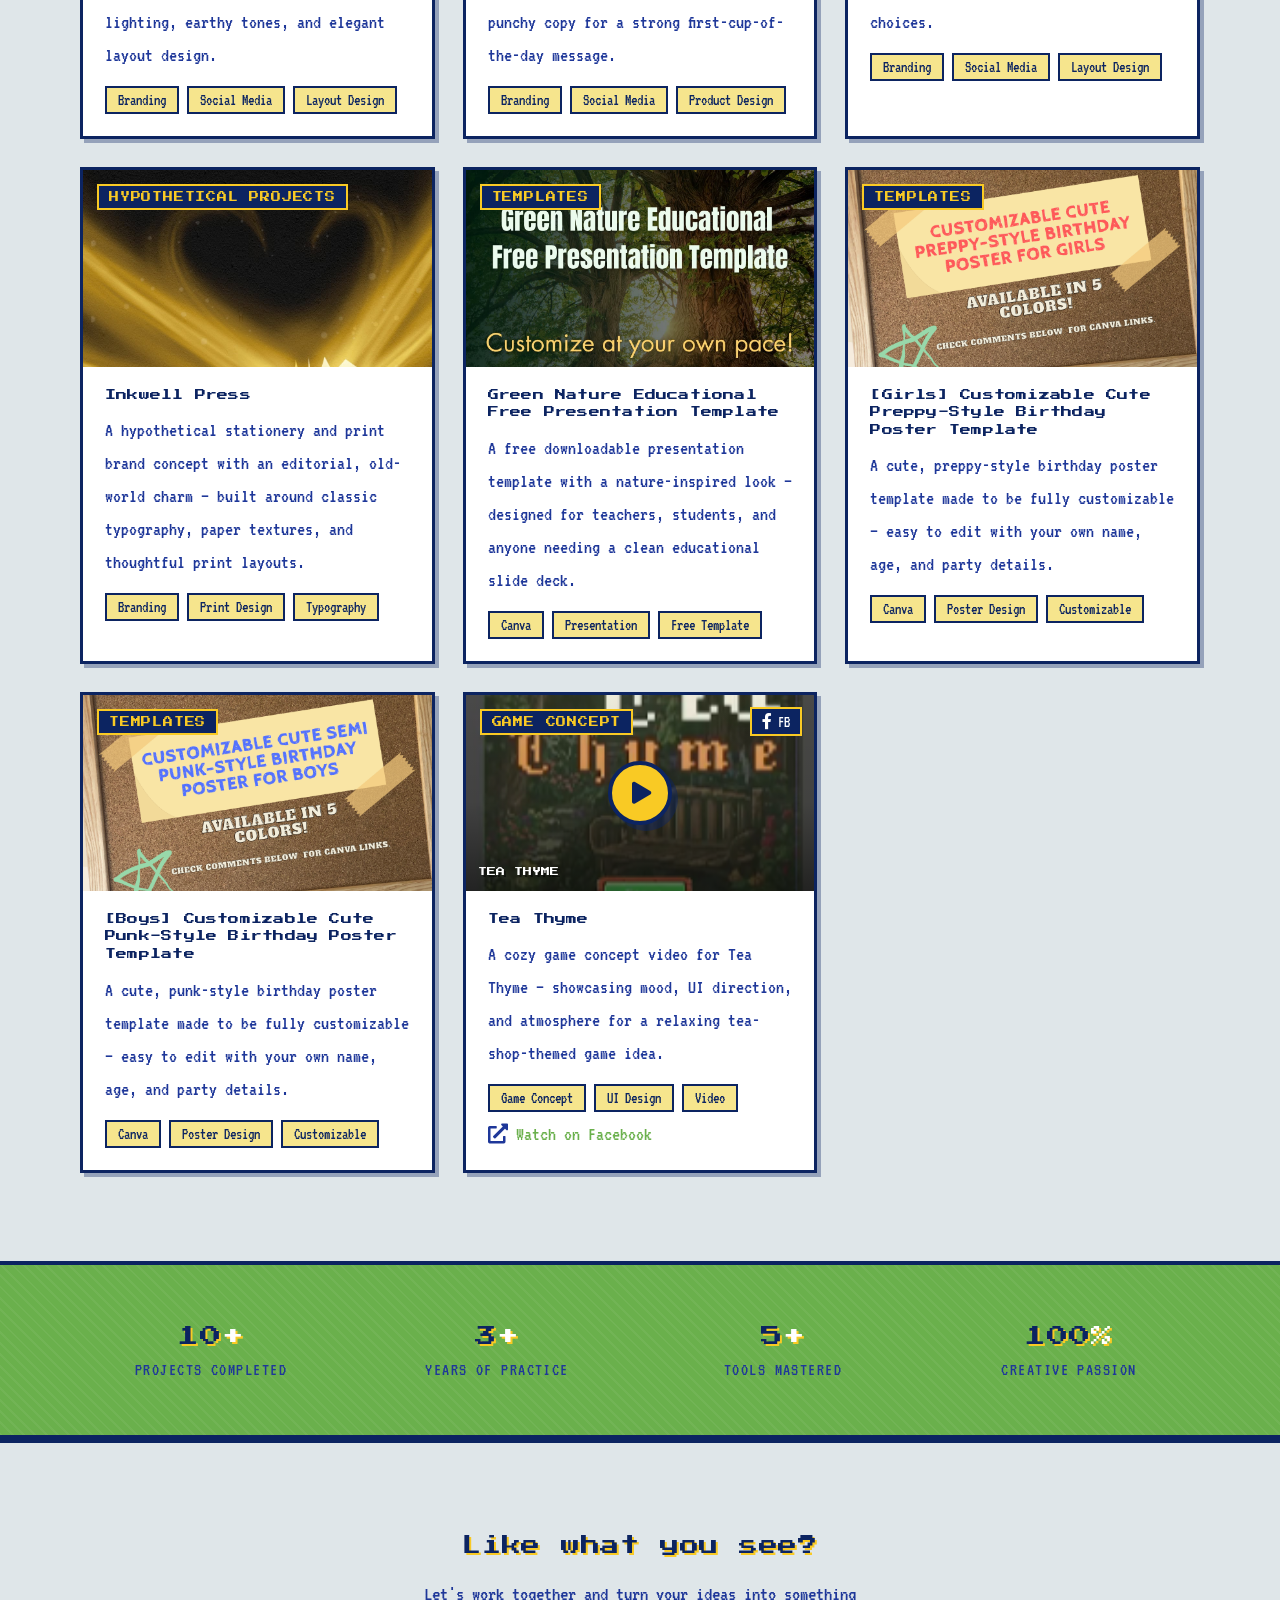
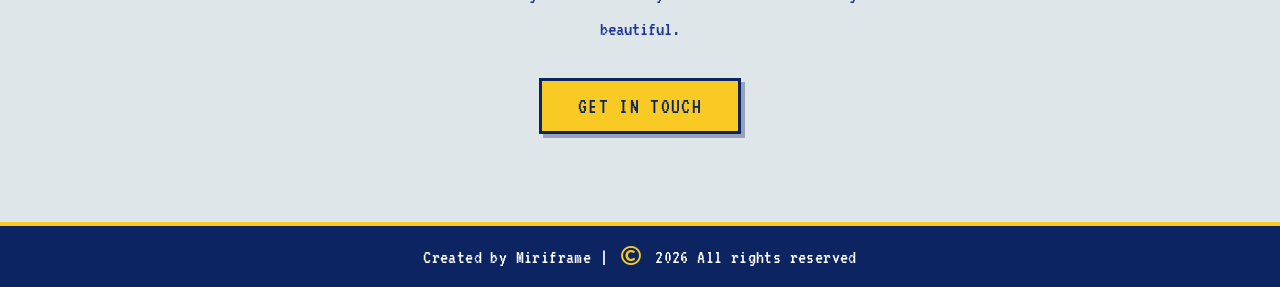
==== commit e0a27f96: "Add files via upload" ====
--- a/miriframe/portfolio/portfolio.html
+++ b/miriframe/portfolio/portfolio.html
@@ -3,7 +3,7 @@
 <head>
     <meta charset="UTF-8">
     <meta name="viewport" content="width=device-width, initial-scale=1.0">
-    <title>Marithes Miraflor | Project Showcase</title>
+    <title>Miriframe | Project Showcase</title>
     <link rel="stylesheet" href="https://cdnjs.cloudflare.com/ajax/libs/font-awesome/5.15.4/css/all.min.css"/>
     <link rel="preconnect" href="https://fonts.googleapis.com">
     <link rel="preconnect" href="https://fonts.gstatic.com" crossorigin>
@@ -29,6 +29,7 @@
                 <li><a href="index.html#home">Home</a></li>
                 <li><a href="index.html#about">About</a></li>
                 <li><a href="index.html#services">Services</a></li>
+                <li><a href="index.html#reviews">Reviews</a></li>
                 <li><a href="portfolio.html" class="active-link">Project Showcase</a></li>
                 <li><a href="index.html#contact">Contact</a></li>
             </ul>
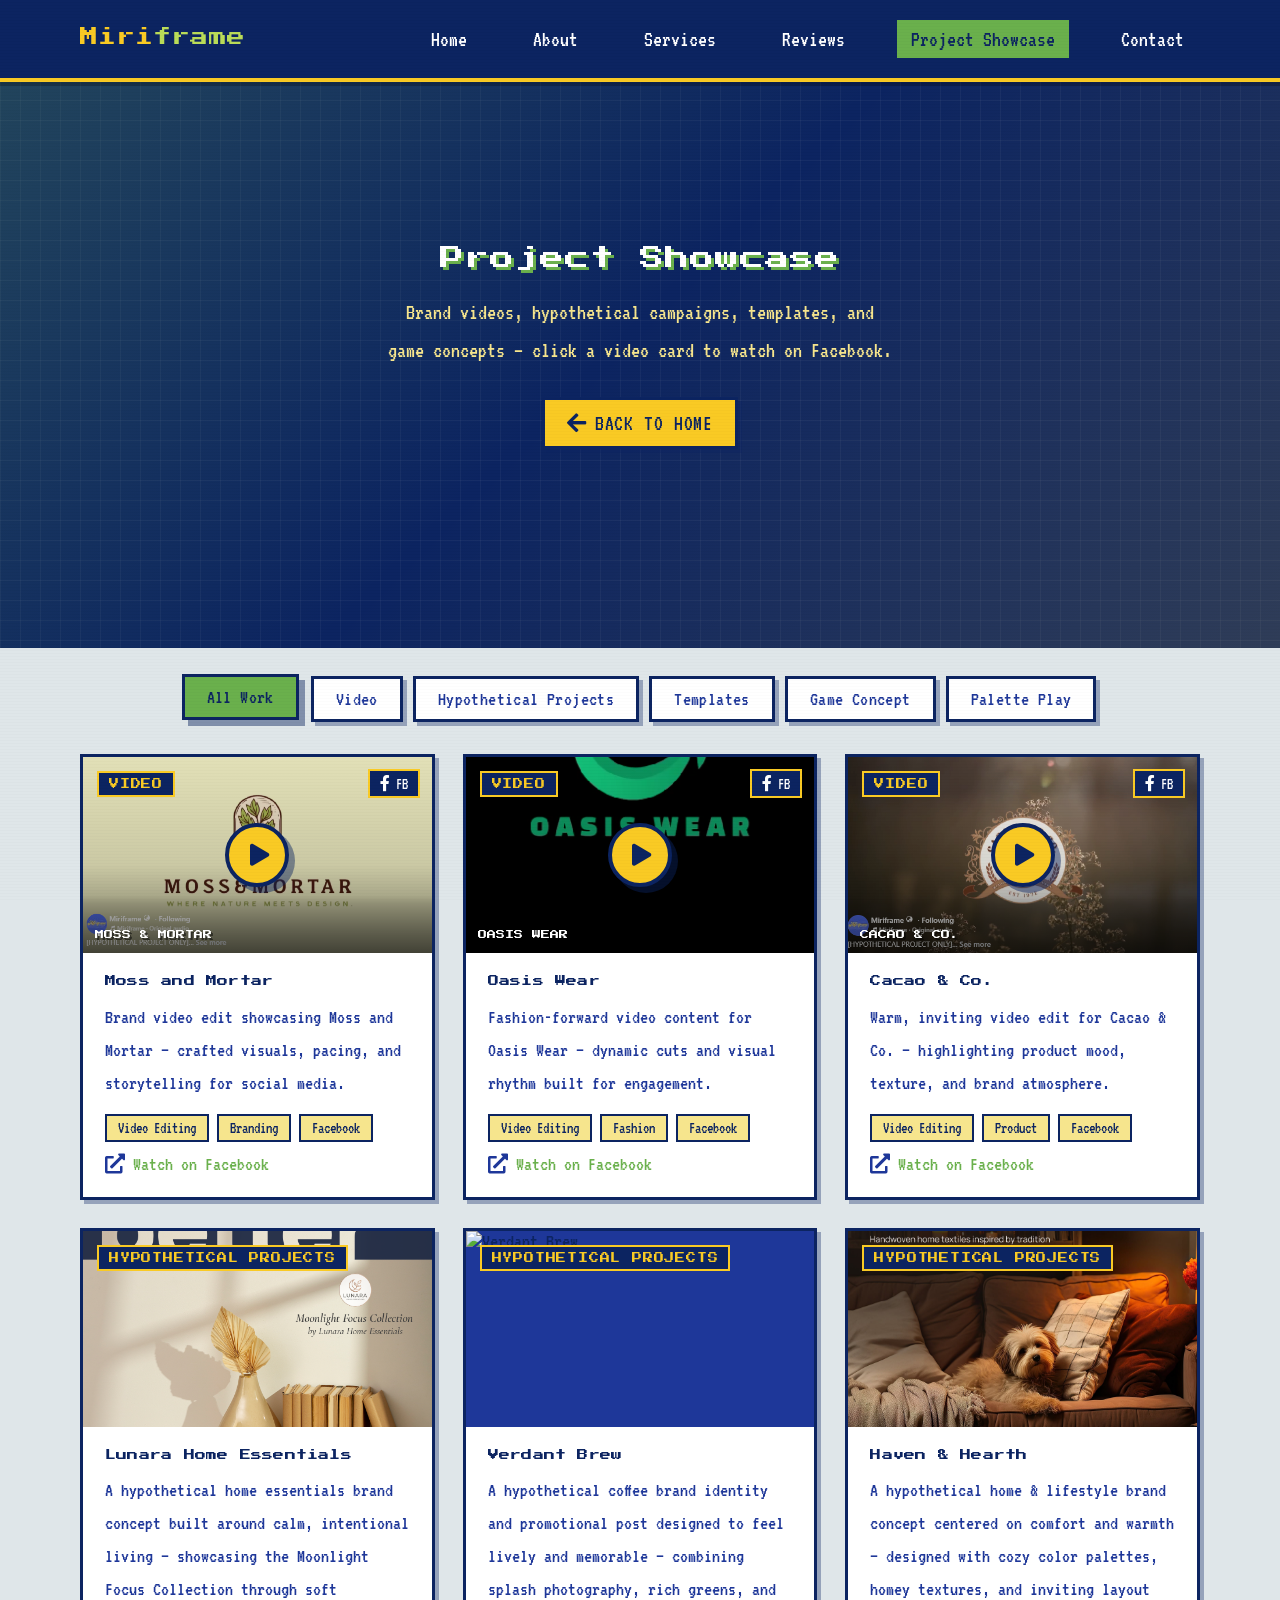
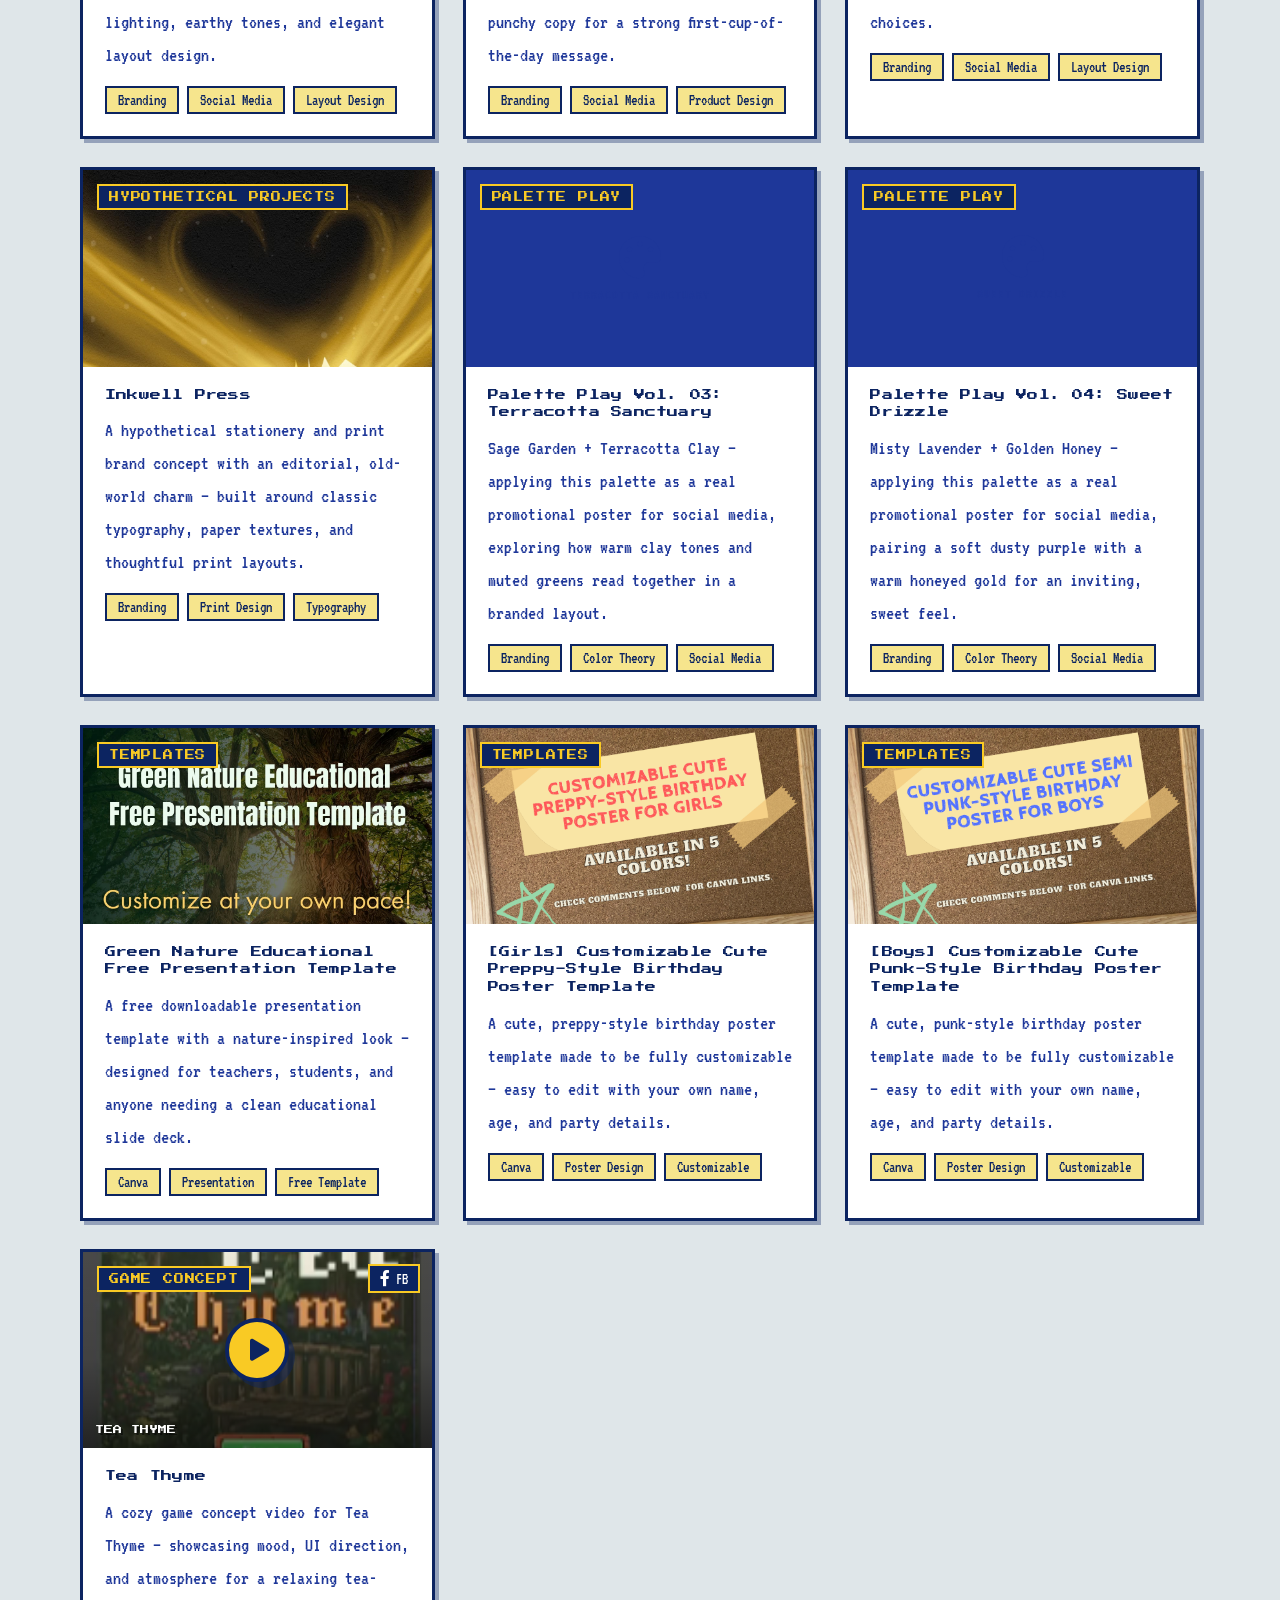
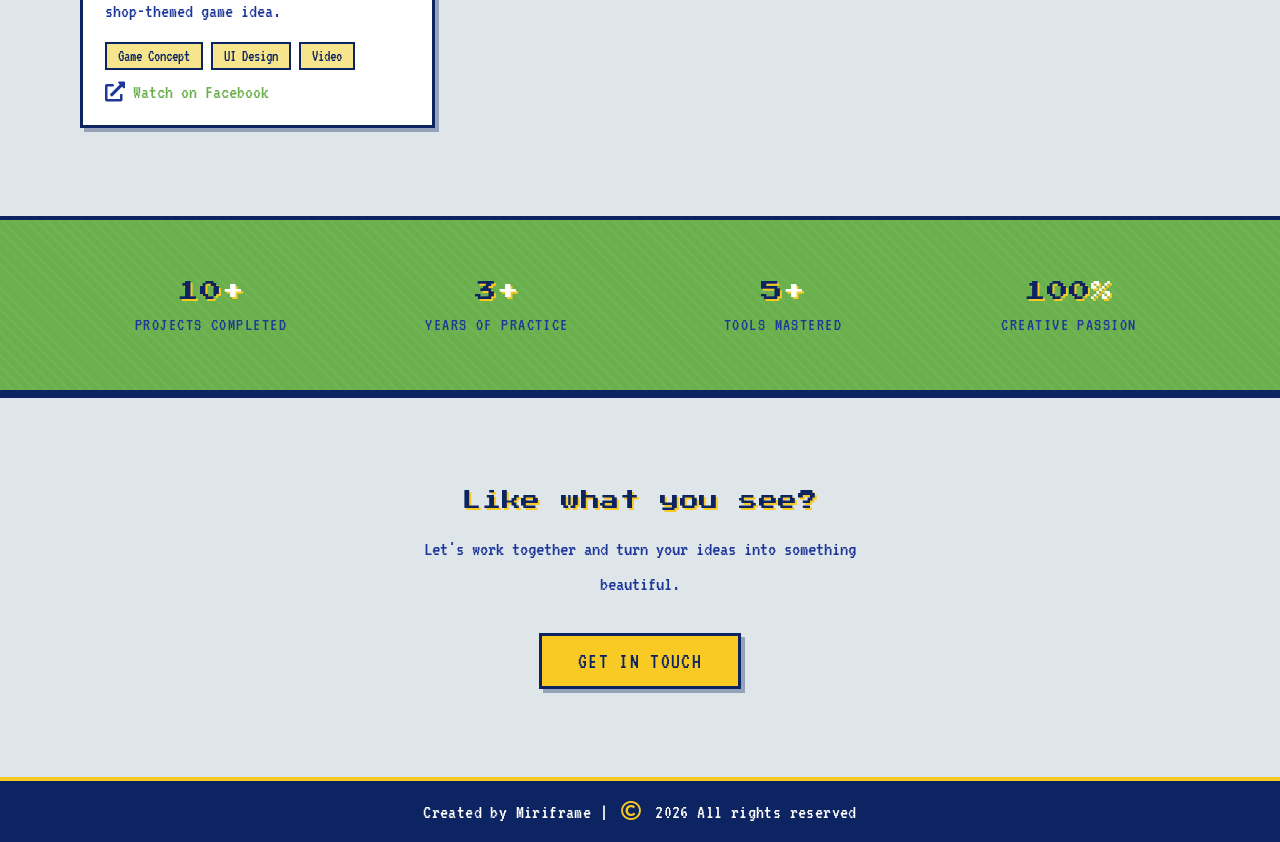
==== commit 7896c231: "Add files via upload" ====
--- a/miriframe/portfolio/portfolio.html
+++ b/miriframe/portfolio/portfolio.html
@@ -61,6 +61,7 @@
                 <button class="filter-btn" data-filter="hypothetical">Hypothetical Projects</button>
                 <button class="filter-btn" data-filter="templates">Templates</button>
                 <button class="filter-btn" data-filter="game">Game Concept</button>
+                <button class="filter-btn" data-filter="palette">Palette Play</button>
             </div>
         </div>
     </div>
@@ -226,6 +227,51 @@
                     </div>
                 </div>
 
+                <!-- Palette Play -->
+                <div class="port-card" data-category="palette">
+                    <div class="card-thumb">
+                        <img src="images/portfolio/PALETTE-PLAY-VOL03.png" alt="Palette Play Vol. 03: Terracotta Sanctuary" onerror="this.style.display='none';this.nextElementSibling.style.display='flex'">
+                        <div class="placeholder" style="display:none"><i class="fas fa-palette"></i><span>Terracotta Sanctuary</span></div>
+                        <span class="card-category-badge">Palette Play</span>
+                        <div class="card-overlay">
+                            <div class="overlay-btn" data-lightbox-img="images/portfolio/PALETTE-PLAY-VOL03.png" data-lightbox-post="https://www.facebook.com/share/p/1DX432oi4C/" onclick="openLightbox('Palette Play Vol. 03: Terracotta Sanctuary','Sage Garden + Terracotta Clay brought to real branding — a promotional social media poster built around this earthy, grounded color pairing.', event)">
+                                <i class="fas fa-eye"></i>
+                            </div>
+                        </div>
+                    </div>
+                    <div class="card-body">
+                        <h3>Palette Play Vol. 03: Terracotta Sanctuary</h3>
+                        <p>Sage Garden + Terracotta Clay — applying this palette as a real promotional poster for social media, exploring how warm clay tones and muted greens read together in a branded layout.</p>
+                        <div class="card-tags">
+                            <span class="tag">Branding</span>
+                            <span class="tag">Color Theory</span>
+                            <span class="tag">Social Media</span>
+                        </div>
+                    </div>
+                </div>
+
+                <div class="port-card" data-category="palette">
+                    <div class="card-thumb">
+                        <img src="images/portfolio/PALETTE-PLAY-VOL04.png" alt="Palette Play Vol. 04: Sweet Drizzle" onerror="this.style.display='none';this.nextElementSibling.style.display='flex'">
+                        <div class="placeholder" style="display:none"><i class="fas fa-palette"></i><span>Sweet Drizzle</span></div>
+                        <span class="card-category-badge">Palette Play</span>
+                        <div class="card-overlay">
+                            <div class="overlay-btn" data-lightbox-img="images/portfolio/PALETTE-PLAY-VOL04.png" data-lightbox-post="https://www.facebook.com/share/p/17sNhrAgDj/" onclick="openLightbox('Palette Play Vol. 04: Sweet Drizzle','Misty Lavender + Golden Honey brought to real branding — a promotional social media poster built around this soft, sweet color pairing.', event)">
+                                <i class="fas fa-eye"></i>
+                            </div>
+                        </div>
+                    </div>
+                    <div class="card-body">
+                        <h3>Palette Play Vol. 04: Sweet Drizzle</h3>
+                        <p>Misty Lavender + Golden Honey — applying this palette as a real promotional poster for social media, pairing a soft dusty purple with a warm honeyed gold for an inviting, sweet feel.</p>
+                        <div class="card-tags">
+                            <span class="tag">Branding</span>
+                            <span class="tag">Color Theory</span>
+                            <span class="tag">Social Media</span>
+                        </div>
+                    </div>
+                </div>
+
                 <!-- Templates -->
                 <div class="port-card" data-category="templates">
                     <div class="card-thumb">
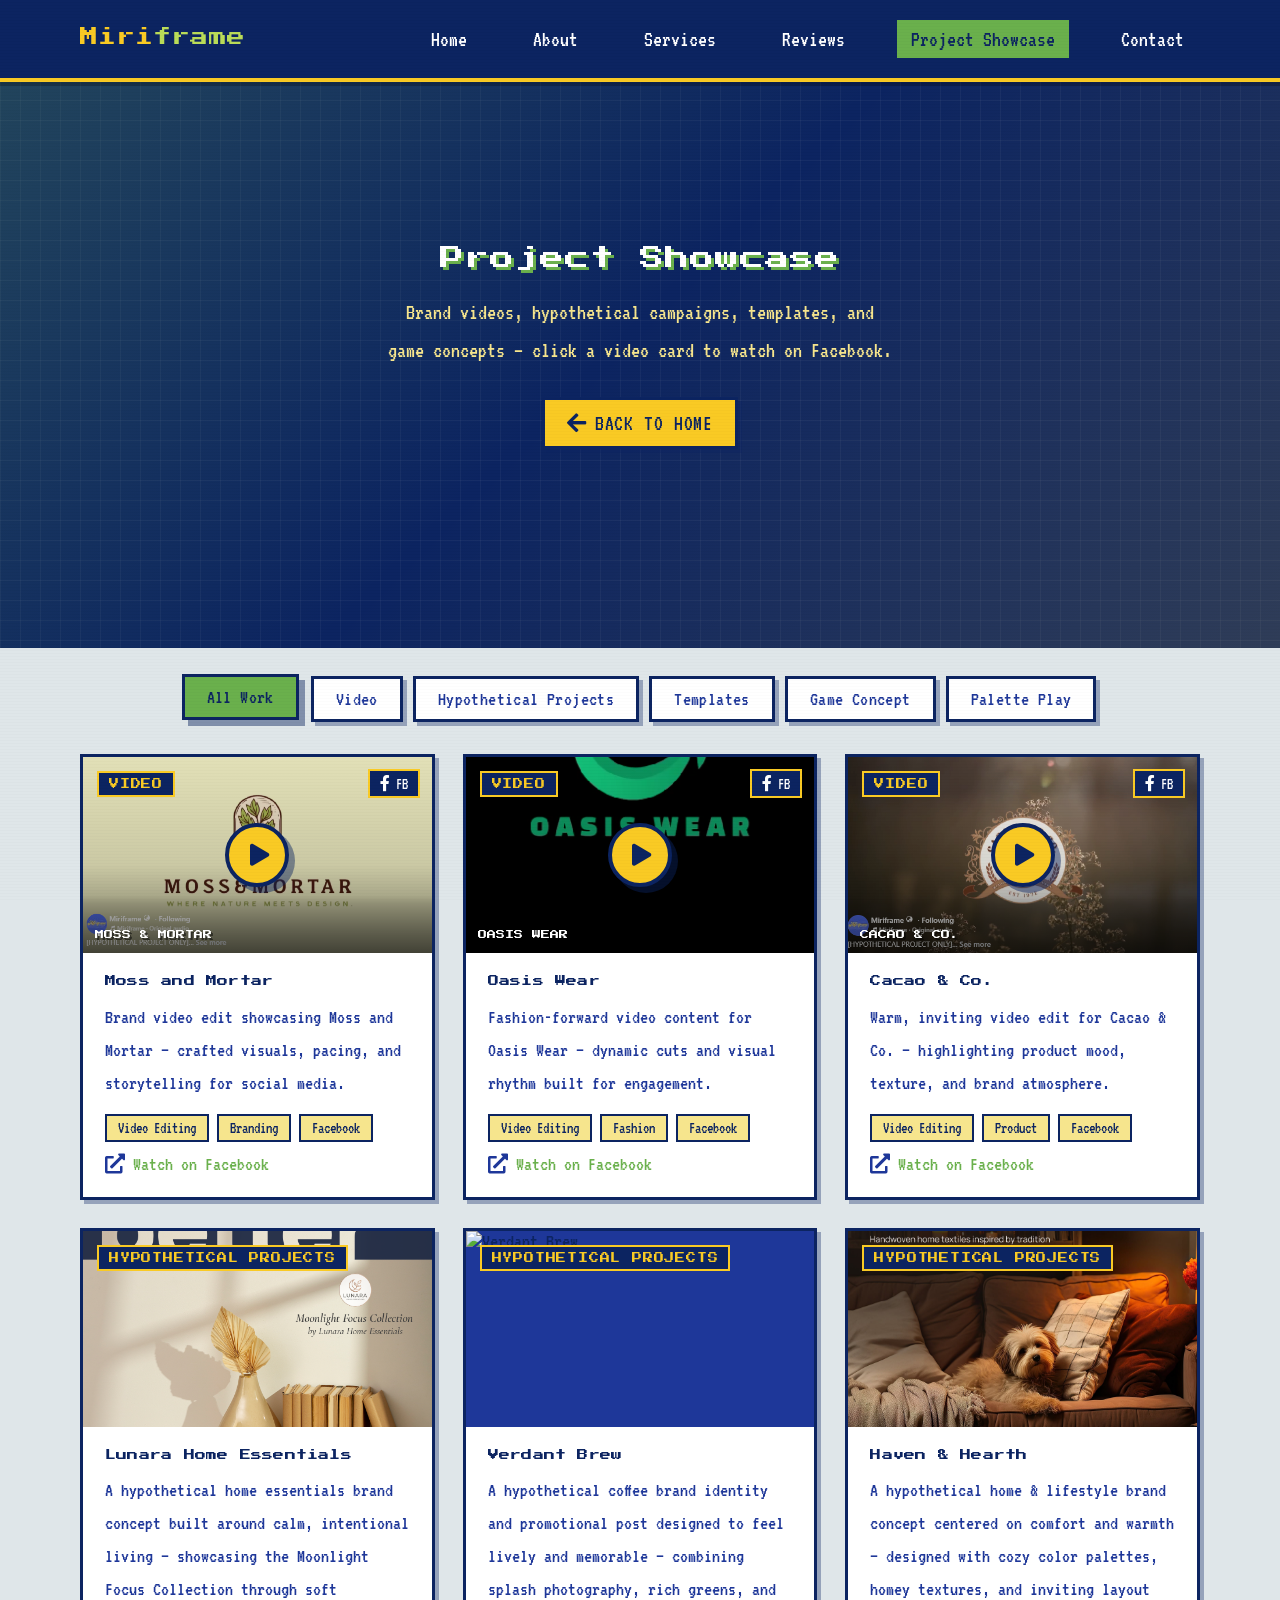
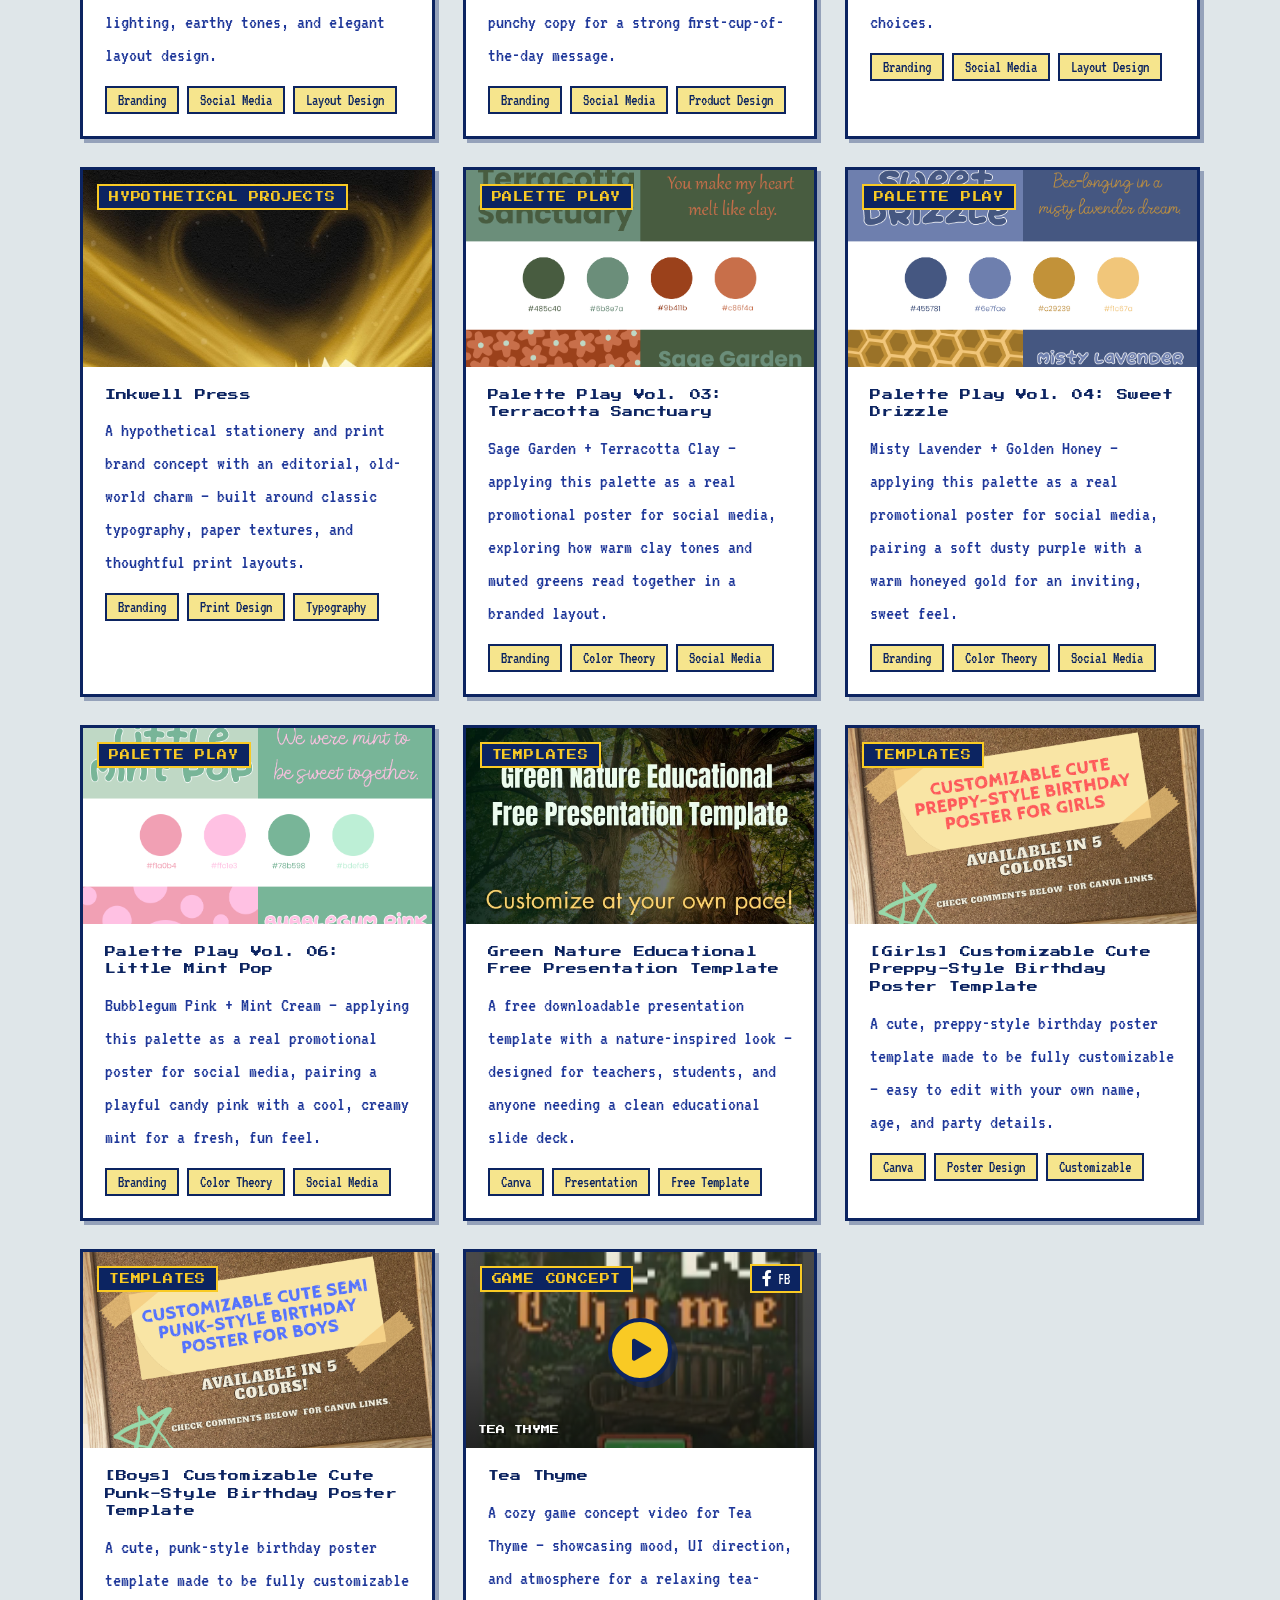
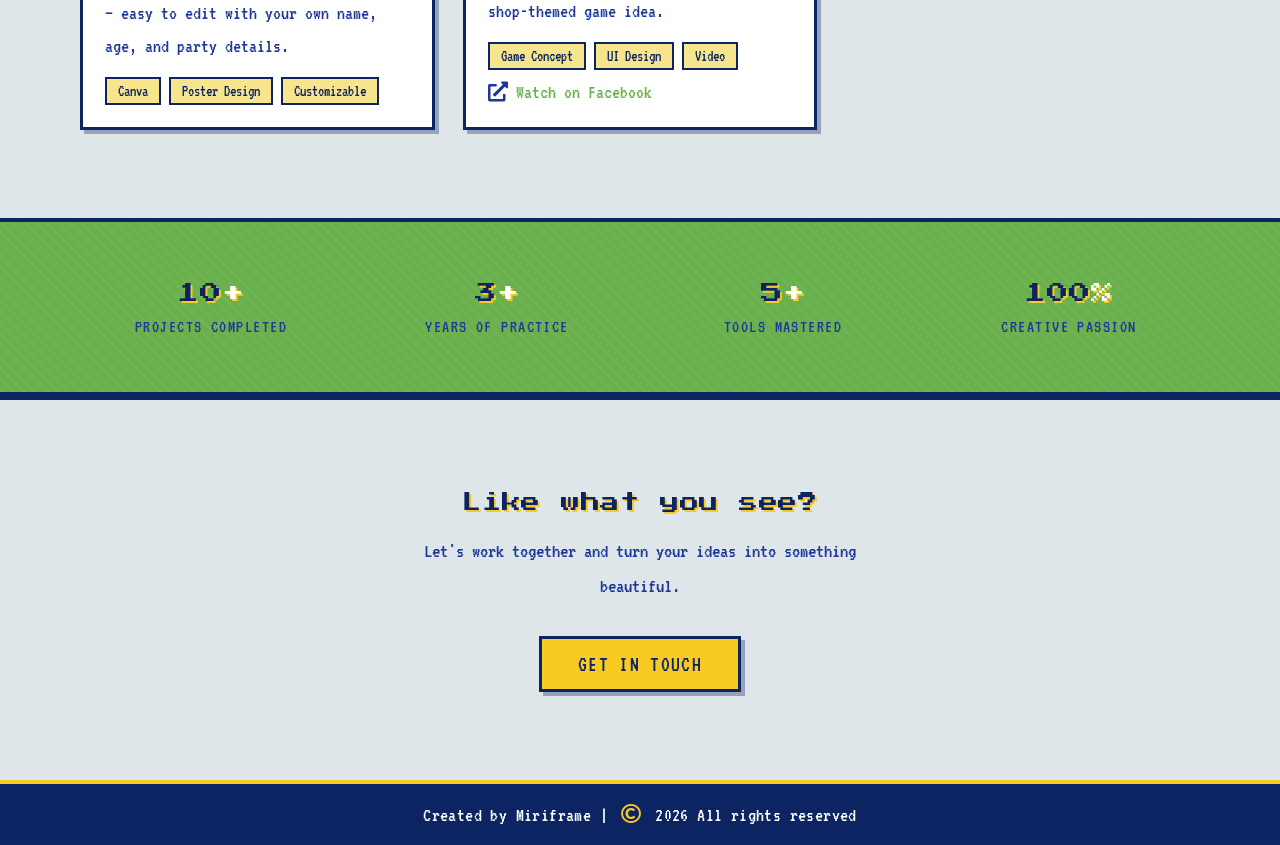
==== commit 75a20f07: "Add new portfolio card for Palette Play Vol. 06 Added a new portfolio card for 'Palette Play Vol. 06" ====
--- a/miriframe/portfolio/portfolio.html
+++ b/miriframe/portfolio/portfolio.html
@@ -272,6 +272,28 @@
                     </div>
                 </div>
 
+                <div class="port-card" data-category="palette">
+                    <div class="card-thumb">
+                        <img src="images/portfolio/PALETTE-PLAY-VOL06.png" alt="Palette Play Vol. 06: Little Mint Pop" onerror="this.style.display='none';this.nextElementSibling.style.display='flex'">
+                        <div class="placeholder" style="display:none"><i class="fas fa-palette"></i><span>Little Mint Pop</span></div>
+                        <span class="card-category-badge">Palette Play</span>
+                        <div class="card-overlay">
+                            <div class="overlay-btn" data-lightbox-img="images/portfolio/PALETTE-PLAY-VOL06.png" onclick="openLightbox('Palette Play Vol. 06: Little Mint Pop','Bubblegum Pink + Mint Cream — applying this palette as a real promotional poster for social media, pairing a playful candy pink with a cool, creamy mint for a fresh, fun feel.', event)">
+                                <i class="fas fa-eye"></i>
+                            </div>
+                        </div>
+                    </div>
+                    <div class="card-body">
+                        <h3>Palette Play Vol. 06: Little Mint Pop</h3>
+                        <p>Bubblegum Pink + Mint Cream — applying this palette as a real promotional poster for social media, pairing a playful candy pink with a cool, creamy mint for a fresh, fun feel.</p>
+                        <div class="card-tags">
+                            <span class="tag">Branding</span>
+                            <span class="tag">Color Theory</span>
+                            <span class="tag">Social Media</span>
+                        </div>
+                    </div>
+                </div>
+
                 <!-- Templates -->
                 <div class="port-card" data-category="templates">
                     <div class="card-thumb">
@@ -434,4 +456,4 @@
 
     <script src="portfolio.js"></script>
 </body>
-</html>+</html>
